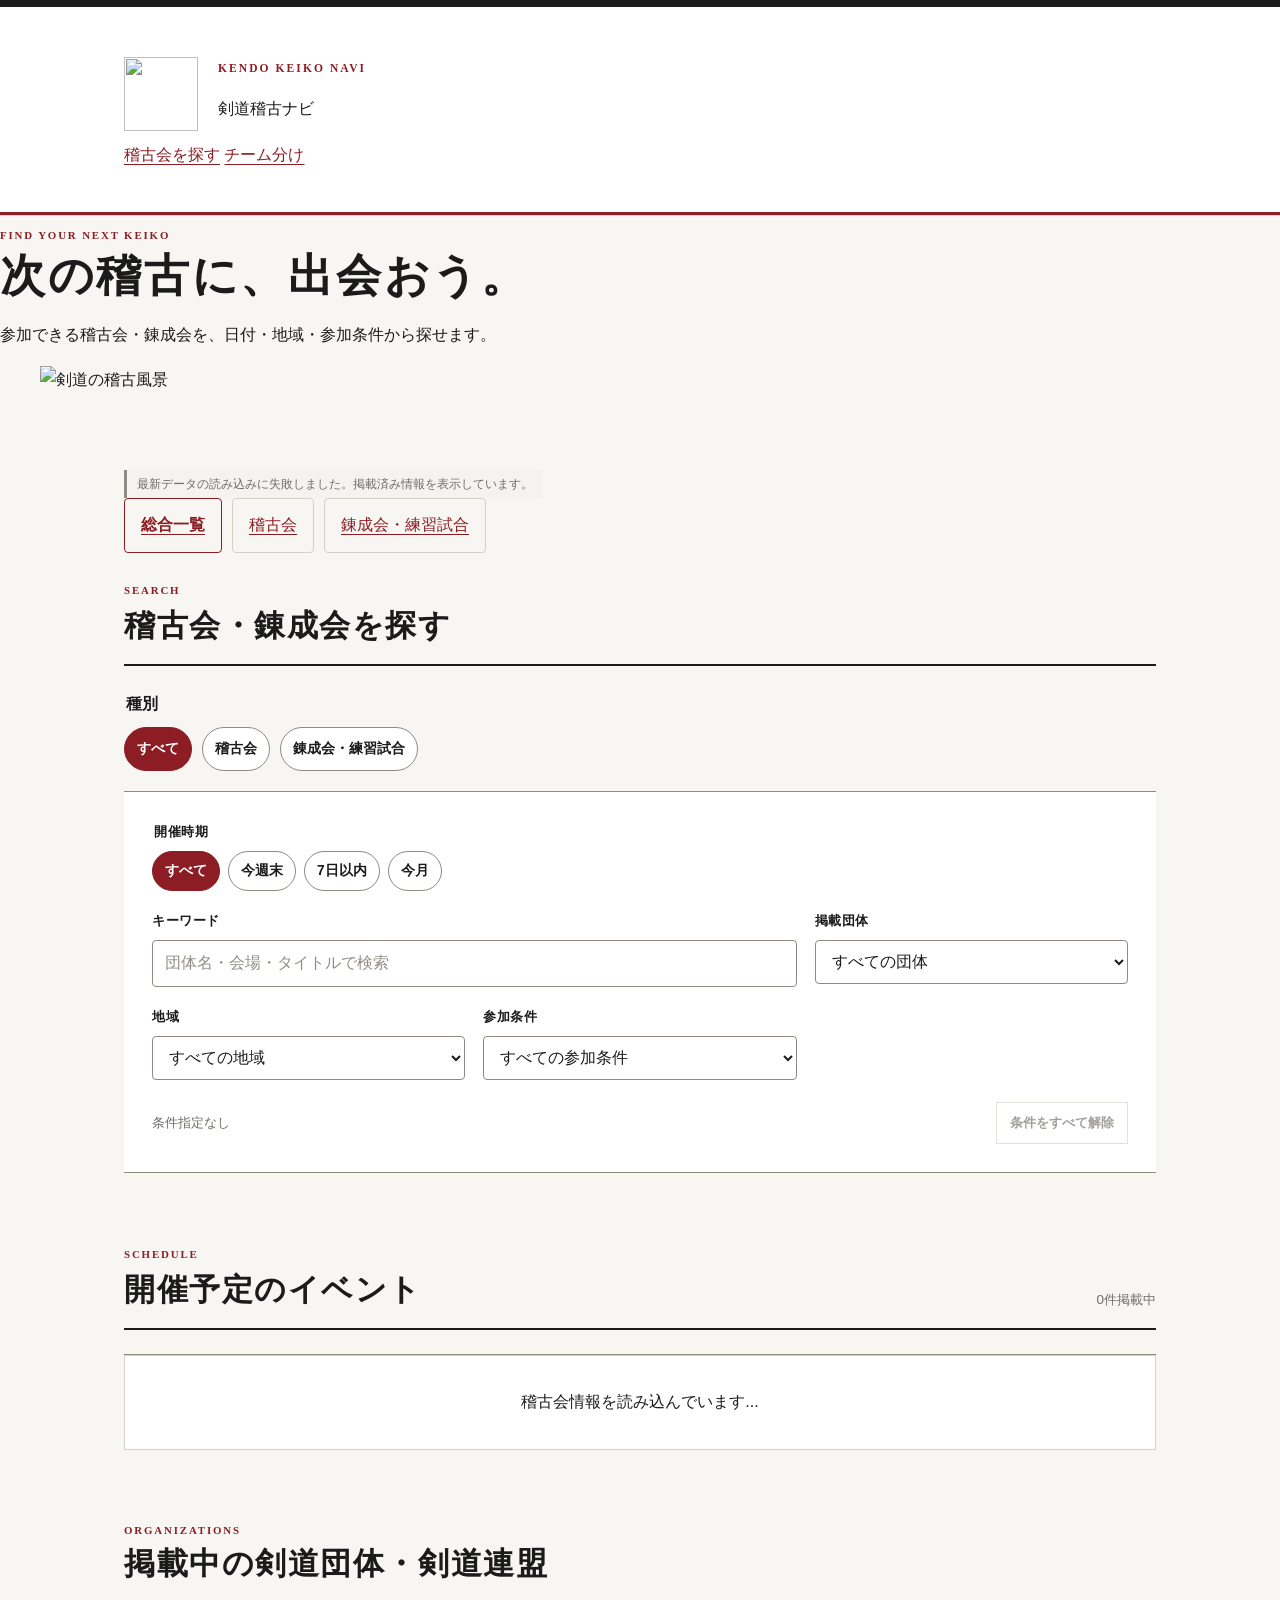
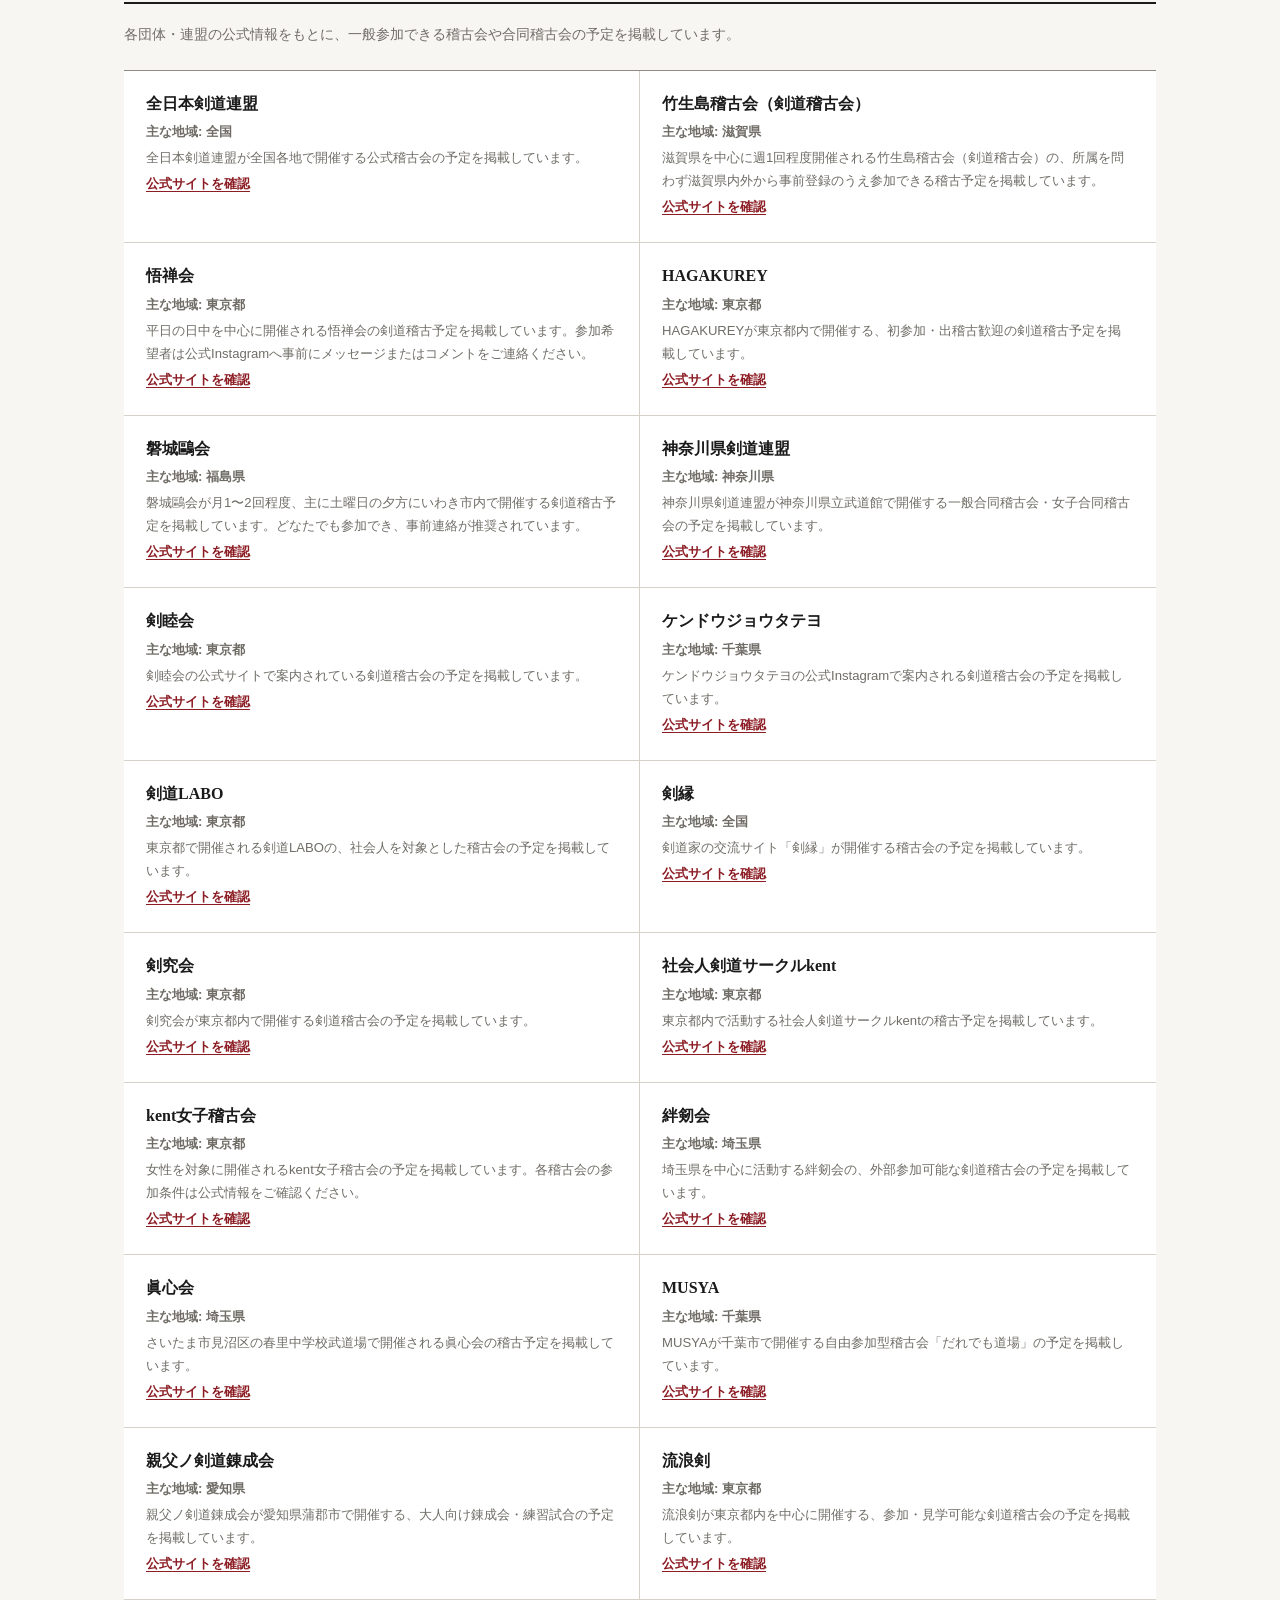
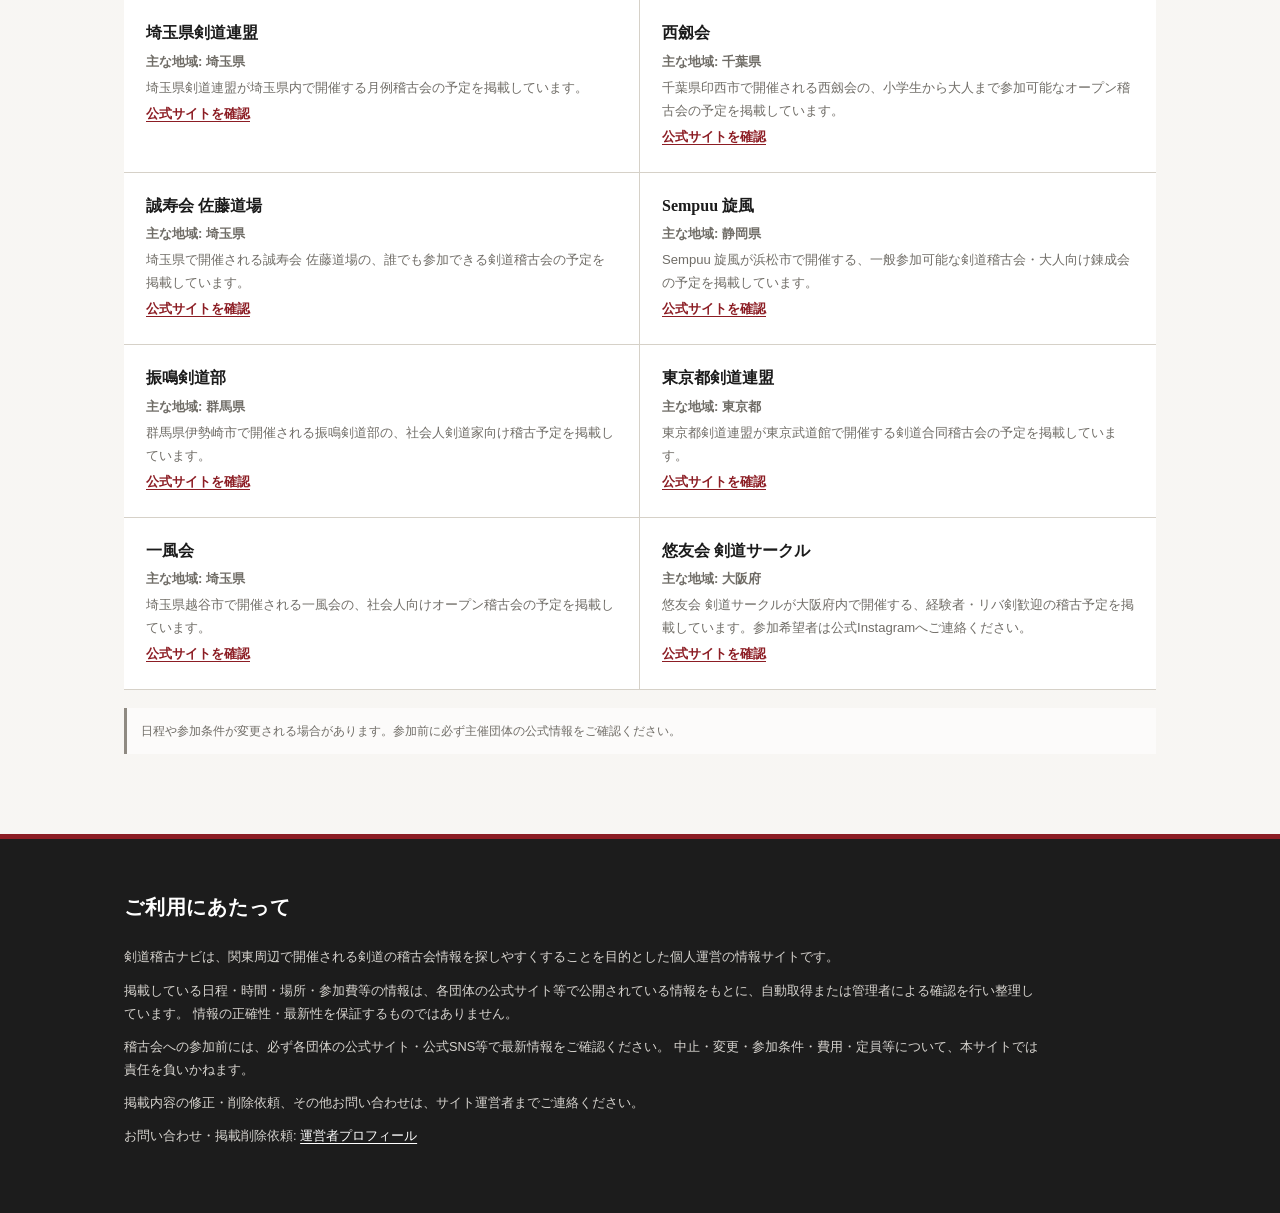
==== public/index.html @ c7a7655c "feat: add Shinmei Kendo Club practice (#185)" ====
<!doctype html>
<html lang="ja">
<head>
  <meta charset="utf-8">
  <meta name="viewport" content="width=device-width, initial-scale=1">
  <!-- PAGE_META_START -->
  <title>剣道稽古ナビ｜稽古会・錬成会・練習試合を地域と日付から検索</title>
  <meta name="description" content="参加できる剣道のオープン稽古会・合同稽古会・連盟稽古会と、大人向け錬成会・練習試合を開催日順に掲載。地域・日付・参加条件から探せます。">
  <link rel="canonical" href="https://kendo-keiko.com/">
  <meta property="og:title" content="剣道稽古ナビ｜稽古会・錬成会・練習試合を地域と日付から検索">
  <meta property="og:description" content="参加できる剣道のオープン稽古会・合同稽古会・連盟稽古会と、大人向け錬成会・練習試合を開催日順に掲載。地域・日付・参加条件から探せます。">
  <meta property="og:url" content="https://kendo-keiko.com/">
  <meta name="twitter:title" content="剣道稽古ナビ｜稽古会・錬成会・練習試合を地域と日付から検索">
  <meta name="twitter:description" content="参加できる剣道のオープン稽古会・合同稽古会・連盟稽古会と、大人向け錬成会・練習試合を開催日順に掲載。地域・日付・参加条件から探せます。">
  <!-- PAGE_META_END -->
  <meta name="theme-color" content="#8c1d24">
  <link rel="icon" href="/favicon.svg" type="image/svg+xml">
  <link rel="icon" href="/favicon.ico" sizes="any">
  <link rel="icon" href="/favicon-32x32.png" type="image/png" sizes="32x32">
  <link rel="apple-touch-icon" href="/apple-touch-icon.png">
  <link rel="manifest" href="/site.webmanifest">
  <meta property="og:type" content="website">
  <meta property="og:site_name" content="剣道稽古ナビ">
  <meta property="og:locale" content="ja_JP">
  <meta property="og:image" content="https://kendo-keiko.com/ogp.png">
  <meta property="og:image:secure_url" content="https://kendo-keiko.com/ogp.png">
  <meta property="og:image:type" content="image/png">
  <meta property="og:image:width" content="1200">
  <meta property="og:image:height" content="630">
  <meta property="og:image:alt" content="剣道稽古ナビ。参加できる稽古会を、日付・地域・参加条件から探す。">
  <meta name="twitter:card" content="summary_large_image">
  <meta name="twitter:image" content="https://kendo-keiko.com/ogp.png">
  <meta name="twitter:image:alt" content="剣道稽古ナビ。参加できる稽古会を、日付・地域・参加条件から探す。">
  <!-- Google tag (gtag.js) -->
  <script async src="https://www.googletagmanager.com/gtag/js?id=G-HY0WCBCXKW"></script>
  <script>
    window.dataLayer = window.dataLayer || [];
    function gtag(){dataLayer.push(arguments);}
    gtag('js', new Date());

    gtag('config', 'G-HY0WCBCXKW');
  </script>
  <script type="application/ld+json">
  {
    "@context": "https://schema.org",
    "@type": "WebSite",
    "name": "剣道稽古ナビ",
    "alternateName": [
      "剣道オープン稽古会一覧",
      "kendo-keiko.com"
    ],
    "url": "https://kendo-keiko.com/"
  }
  </script>
  <style>
    .listing-nav, .kind-buttons { display: flex; flex-wrap: wrap; gap: 10px; }
    .listing-nav { margin: 0 0 28px; }
    .listing-nav a { padding: 12px 16px; border: 1px solid var(--line); border-radius: 4px; }
    .listing-nav a[aria-current="page"] { color: var(--accent); border-color: var(--accent); font-weight: 700; }
    .kind-filter { border: 0; padding: 0; margin: 0 0 20px; min-width: 0; }
    .kind-filter legend { font-weight: 700; margin-bottom: 8px; }
    .kind-buttons button { min-height: 44px; }
    .event-kind { color: var(--accent); font-size: 13px; font-weight: 700; margin-bottom: 8px; }
    :focus-visible { outline: 3px solid var(--accent); outline-offset: 3px; }

    :root {
      --paper: #f3f1ec;
      --surface: #ffffff;
      --ink: #1b1b1b;
      --ink-soft: #42403c;
      --muted: #706d67;
      --line: #d6d1c8;
      --line-strong: #8f8a82;
      --accent: #8c1d24;
      --accent-dark: #64141a;
      --footer: #1c1c1c;
      --content-width: 1080px;
      --serif: "Yu Mincho", "Hiragino Mincho ProN", "Hiragino Mincho Pro", "Noto Serif JP", serif;
      --sans: "Yu Gothic", "Hiragino Kaku Gothic ProN", "Meiryo", sans-serif;
    }

    *,
    *::before,
    *::after {
      box-sizing: border-box;
    }

    html {
      background: var(--paper);
    }

    body {
      margin: 0;
      color: var(--ink);
      background:
        linear-gradient(rgba(255, 255, 255, 0.38), rgba(255, 255, 255, 0.38)),
        var(--paper);
      font-family: var(--sans);
      font-size: 16px;
      line-height: 1.8;
      -webkit-font-smoothing: antialiased;
    }

    a {
      color: var(--accent);
      overflow-wrap: anywhere;
      text-decoration-thickness: 1px;
      text-underline-offset: 0.22em;
    }

    a:hover {
      color: var(--accent-dark);
    }

    a:focus-visible,
    button:focus-visible,
    input:focus-visible,
    select:focus-visible {
      outline: 3px solid rgba(140, 29, 36, 0.24);
      outline-offset: 3px;
    }

    .site-header {
      background: var(--surface);
      border-top: 7px solid var(--ink);
      border-bottom: 1px solid var(--line);
    }

    .site-header::after {
      display: block;
      width: 100%;
      height: 3px;
      background: var(--accent);
      content: "";
    }

    .site-header__inner {
      max-width: var(--content-width);
      margin: 0 auto;
      padding: 50px 24px 42px;
    }

    .brand-lockup {
      display: flex;
      align-items: center;
      gap: 20px;
    }

    .brand-mark {
      width: 74px;
      height: 74px;
      flex: 0 0 auto;
    }

    .brand-copy {
      min-width: 0;
    }

    .site-kicker {
      margin: 0 0 6px;
      color: var(--accent);
      font-family: Georgia, "Times New Roman", serif;
      font-size: 0.72rem;
      font-weight: 700;
      letter-spacing: 0.18em;
    }

    h1,
    h2,
    h3 {
      font-family: var(--serif);
    }

    h1 {
      margin: 0;
      font-size: clamp(1.9rem, 4vw, 2.8rem);
      font-weight: 600;
      line-height: 1.25;
      letter-spacing: 0.06em;
    }

    .site-tagline {
      max-width: 870px;
      margin: 23px 0 5px;
      color: var(--ink);
      font-family: var(--serif);
      font-size: clamp(1.05rem, 2vw, 1.22rem);
      font-weight: 600;
      line-height: 1.75;
      letter-spacing: 0.035em;
    }

    .team-builder-link {
      margin: 0 0 14px;
      font-size: 0.88rem;
    }

    .team-builder-link a {
      display: inline-block;
      padding: 5px 10px;
      border: 1px solid var(--line-strong);
      border-radius: 4px;
    }

    .lead {
      max-width: 870px;
      margin: 8px 0 18px;
      color: var(--ink-soft);
      font-size: 0.98rem;
      line-height: 2;
    }

    .meta {
      display: inline-flex;
      align-items: center;
      min-height: 28px;
      max-width: 100%;
      padding: 2px 10px;
      color: var(--muted);
      background: #f4f3f0;
      border-left: 3px solid var(--line-strong);
      font-size: 0.78rem;
      overflow-wrap: anywhere;
    }

    .site-main {
      max-width: var(--content-width);
      margin: 0 auto;
      padding: 58px 24px 80px;
    }

    .search-section,
    .events-section {
      margin-bottom: 72px;
    }

    .section-heading {
      margin-bottom: 24px;
      padding-bottom: 14px;
      border-bottom: 2px solid var(--ink);
    }

    .section-heading--with-count {
      display: flex;
      align-items: end;
      justify-content: space-between;
      gap: 24px;
    }

    .section-heading__en {
      display: block;
      margin-bottom: 3px;
      color: var(--accent);
      font-family: Georgia, "Times New Roman", serif;
      font-size: 0.68rem;
      font-weight: 700;
      letter-spacing: 0.17em;
    }

    .section-heading h2 {
      margin: 0;
      font-size: clamp(1.4rem, 3vw, 1.95rem);
      font-weight: 600;
      line-height: 1.5;
      letter-spacing: 0.05em;
    }

    .toolbar {
      display: grid;
      grid-template-columns: repeat(3, minmax(0, 1fr));
      gap: 18px;
      padding: 28px;
      background: var(--surface);
      border-top: 1px solid var(--line-strong);
      border-bottom: 1px solid var(--line-strong);
    }

    .form-field--keyword {
      grid-column: span 2;
    }

    .form-field {
      display: block;
      min-width: 0;
    }

    .form-field__label {
      display: block;
      margin-bottom: 8px;
      color: var(--ink);
      font-size: 0.8rem;
      font-weight: 700;
      letter-spacing: 0.04em;
    }

    input,
    select {
      width: 100%;
      min-width: 0;
      min-height: 44px;
      padding: 8px 12px;
      color: var(--ink);
      background: var(--surface);
      border: 1px solid var(--line-strong);
      border-radius: 4px;
      font: inherit;
      font-size: 16px;
    }

    input::placeholder {
      color: #928e87;
    }

    .date-shortcuts {
      grid-column: 1 / -1;
      margin: 0;
      padding: 0;
      border: 0;
    }

    .date-shortcut-list {
      display: flex;
      flex-wrap: wrap;
      gap: 8px;
    }

    .date-shortcut-button {
      min-height: 40px;
      padding: 6px 12px;
      color: var(--ink);
      background: var(--surface);
      border: 1px solid var(--line-strong);
      border-radius: 999px;
      cursor: pointer;
      font: inherit;
      font-size: 0.86rem;
      font-weight: 700;
      line-height: 1.4;
    }

    .date-shortcut-button:hover:not([aria-pressed="true"]) {
      color: var(--accent);
      border-color: var(--accent);
    }

    .date-shortcut-button[aria-pressed="true"] {
      color: #ffffff;
      background: var(--accent);
      border-color: var(--accent);
    }

    .filter-state {
      grid-column: 1 / -1;
      display: flex;
      align-items: center;
      justify-content: space-between;
      gap: 16px;
      min-width: 0;
      padding-top: 4px;
    }

    .filter-summary {
      min-width: 0;
      margin: 0;
      color: var(--muted);
      font-size: 0.82rem;
      overflow-wrap: anywhere;
    }

    .reset-button {
      flex: 0 0 auto;
      min-height: 42px;
      padding: 7px 13px;
      color: var(--accent);
      background: transparent;
      border: 1px solid var(--accent);
      border-radius: 0;
      cursor: pointer;
      font: inherit;
      font-size: 0.84rem;
      font-weight: 700;
    }

    .reset-button:hover:not(:disabled) {
      color: #ffffff;
      background: var(--accent);
    }

    .reset-button:disabled {
      color: var(--muted);
      border-color: var(--line);
      cursor: default;
      opacity: 0.65;
    }

    .empty .reset-button {
      margin-top: 14px;
    }

    .count {
      margin: 0;
      padding-bottom: 2px;
      color: var(--muted);
      font-size: 0.84rem;
      white-space: nowrap;
    }

    .cards {
      display: block;
      border-top: 1px solid var(--line-strong);
    }

    .card {
      position: relative;
      display: grid;
      grid-template-columns: 168px minmax(0, 1fr);
      column-gap: 36px;
      min-width: 0;
      padding: 29px 8px 28px;
      background: transparent;
      border: 0;
      border-bottom: 1px solid var(--line);
      border-radius: 0;
      box-shadow: none;
      transition: background-color 160ms ease;
    }

    .card::before {
      position: absolute;
      top: -1px;
      left: 0;
      width: 0;
      height: 2px;
      background: var(--accent);
      content: "";
      transition: width 180ms ease;
    }

    .card:hover {
      background: rgba(255, 255, 255, 0.62);
    }

    .card:hover::before {
      width: 58px;
    }

    .card .date {
      grid-column: 1;
      grid-row: 1 / span 20;
      align-self: start;
      margin: 0;
      color: var(--ink);
      font-family: var(--serif);
      font-size: 1.12rem;
      font-weight: 600;
      line-height: 1.5;
      letter-spacing: 0.02em;
    }

    .card .org,
    .card .title,
    .card .event-status,
    .card .row {
      grid-column: 2;
      min-width: 0;
    }

    .card .org {
      margin: 0 0 4px;
      color: var(--accent);
      font-size: 0.83rem;
      font-weight: 700;
      letter-spacing: 0.03em;
      overflow-wrap: anywhere;
    }

    .card .title {
      margin: 0 0 14px;
      color: var(--ink);
      font-family: var(--serif);
      font-size: 1.18rem;
      font-weight: 600;
      line-height: 1.6;
      overflow-wrap: anywhere;
    }

    .card .event-status {
      display: flex;
      flex-wrap: wrap;
      align-items: center;
      gap: 7px 10px;
      margin: 0 0 14px;
    }

    .status-badge,
    .status-warning {
      display: inline-flex;
      align-items: center;
      min-height: 26px;
      padding: 3px 9px;
      border: 1px solid var(--line-strong);
      font-size: 0.75rem;
      font-weight: 700;
      line-height: 1.35;
      letter-spacing: 0.02em;
    }

    .status-badge--anyone {
      color: #28563f;
      background: rgba(40, 86, 63, 0.08);
      border-color: rgba(40, 86, 63, 0.42);
    }

    .status-badge--contact_required,
    .status-badge--registration_required {
      color: var(--accent);
      background: rgba(140, 29, 36, 0.07);
      border-color: rgba(140, 29, 36, 0.42);
    }

    .status-badge--invitation_required,
    .status-badge--members_only {
      color: var(--ink);
      background: rgba(31, 30, 28, 0.06);
      border-color: rgba(31, 30, 28, 0.34);
    }

    .status-badge--unknown {
      color: var(--muted);
      background: rgba(108, 104, 98, 0.06);
      border-color: rgba(108, 104, 98, 0.34);
    }

    .verification-status {
      color: var(--muted);
      font-size: 0.76rem;
      line-height: 1.5;
    }

    .status-warning {
      color: var(--accent);
      background: rgba(140, 29, 36, 0.07);
      border-color: rgba(140, 29, 36, 0.48);
    }

    .card .row {
      display: grid;
      grid-template-columns: 78px minmax(0, 1fr);
      gap: 12px;
      margin: 3px 0;
      color: var(--ink-soft);
      overflow-wrap: anywhere;
    }

    .card .label {
      min-width: 0;
      color: var(--muted);
      font-size: 0.76rem;
      font-weight: 700;
      letter-spacing: 0.03em;
    }

    .card .row a {
      position: relative;
      width: fit-content;
      max-width: 100%;
      padding-right: 1.15em;
      font-weight: 700;
      text-decoration: none;
    }

    .card .row a::after {
      position: absolute;
      right: 0;
      content: "›";
    }

    .empty,
    .error {
      padding: 32px 20px;
      background: var(--surface);
      border: 1px solid var(--line);
      border-radius: 0;
      text-align: center;
      overflow-wrap: anywhere;
    }

    .organization-section {
      margin: 0;
      padding-top: 0;
      border-top: 0;
    }

    .organization-section > h2 {
      margin: 0 0 24px;
      padding-bottom: 14px;
      border-bottom: 2px solid var(--ink);
      font-size: clamp(1.4rem, 3vw, 1.95rem);
      font-weight: 600;
      line-height: 1.5;
      letter-spacing: 0.05em;
    }

    .organization-section > h2::before {
      display: block;
      margin-bottom: 3px;
      color: var(--accent);
      font-family: Georgia, "Times New Roman", serif;
      font-size: 0.68rem;
      font-weight: 700;
      letter-spacing: 0.17em;
      content: "ORGANIZATIONS";
    }

    .organization-intro {
      max-width: 800px;
      margin: -6px 0 22px;
      color: var(--muted);
      font-size: 0.9rem;
    }

    .organization-list {
      display: grid;
      grid-template-columns: repeat(2, minmax(0, 1fr));
      margin: 0;
      padding: 0;
      background: var(--surface);
      border-top: 1px solid var(--line-strong);
      list-style: none;
    }

    .organization-item {
      min-width: 0;
      padding: 20px 22px;
      border-bottom: 1px solid var(--line);
    }

    .organization-item:nth-child(odd) {
      border-right: 1px solid var(--line);
    }

    .organization-item h3 {
      margin: 0 0 5px;
      color: var(--ink);
      font-size: 1rem;
      font-weight: 600;
      line-height: 1.6;
      overflow-wrap: anywhere;
    }

    .organization-item p {
      margin: 3px 0;
      color: var(--muted);
      font-size: 0.82rem;
      line-height: 1.75;
      overflow-wrap: anywhere;
    }

    .organization-area {
      color: var(--accent);
      font-size: 0.74rem;
      font-weight: 700;
    }

    .organization-link a {
      font-weight: 700;
    }

    .organization-source-note {
      margin: 18px 0 0;
      padding: 12px 14px;
      color: var(--muted);
      background: rgba(255, 255, 255, 0.62);
      border-left: 3px solid var(--line-strong);
      font-size: 0.78rem;
    }

    .site-footer {
      color: #d7d4cf;
      background: var(--footer);
      border-top: 5px solid var(--accent);
    }

    .notice {
      max-width: var(--content-width);
      margin: 0 auto;
      padding: 50px 24px 56px;
      font-size: 0.8rem;
    }

    .notice h2 {
      margin: 0 0 20px;
      color: #ffffff;
      font-size: 1.25rem;
      font-weight: 600;
      letter-spacing: 0.04em;
    }

    .notice p {
      max-width: 920px;
      margin: 10px 0;
    }

    .notice a {
      color: #ffffff;
    }

    @media (max-width: 900px) {
      .site-header__inner {
        padding-top: 44px;
      }

      .site-main {
        padding-top: 50px;
      }

      .toolbar {
        grid-template-columns: repeat(2, minmax(0, 1fr));
        gap: 18px;
        padding: 24px;
      }

      .form-field--keyword {
        grid-column: 1 / -1;
      }

      .card {
        grid-template-columns: 145px minmax(0, 1fr);
        column-gap: 28px;
      }
    }

    @media (max-width: 720px) {
      .site-header__inner {
        padding: 38px 20px 34px;
      }

      .brand-lockup {
        gap: 16px;
      }

      .brand-mark {
        width: 64px;
        height: 64px;
      }

      .site-tagline {
        margin-top: 20px;
      }

      .lead {
        line-height: 1.9;
      }

      .site-main {
        padding: 44px 20px 60px;
      }

      .search-section,
      .events-section {
        margin-bottom: 56px;
      }

      .toolbar {
        grid-template-columns: repeat(2, minmax(0, 1fr));
        column-gap: 12px;
        row-gap: 14px;
        padding: 22px 18px;
      }

      .form-field--keyword,
      .form-field--organization {
        grid-column: 1 / -1;
      }

      .form-field__label {
        margin-bottom: 6px;
      }

      .date-shortcut-list {
        display: grid;
        grid-template-columns: repeat(2, minmax(0, 1fr));
      }

      .date-shortcut-button {
        width: 100%;
      }

      .filter-state {
        display: grid;
        gap: 12px;
      }

      .reset-button {
        width: 100%;
      }

      .section-heading--with-count {
        display: block;
      }

      .count {
        margin-top: 10px;
      }

      .card {
        display: block;
        padding: 24px 2px;
      }

      .card .date {
        margin-bottom: 9px;
        padding-bottom: 8px;
        border-bottom: 1px solid var(--line);
        font-size: 1.03rem;
      }

      .card .row {
        grid-template-columns: 68px minmax(0, 1fr);
      }

      .organization-list {
        grid-template-columns: 1fr;
      }

      .organization-item:nth-child(odd) {
        border-right: 0;
      }

      .organization-item {
        padding: 18px 14px;
      }

      .notice {
        padding-right: 20px;
        padding-left: 20px;
      }
    }

    @media (max-width: 420px) {
      .toolbar {
        grid-template-columns: 1fr;
      }

      .site-header {
        border-top-width: 5px;
      }

      .site-header__inner {
        padding: 30px 16px 28px;
      }

      .brand-lockup {
        gap: 12px;
      }

      .brand-mark {
        width: 54px;
        height: 54px;
      }

      .site-kicker {
        margin-bottom: 4px;
        font-size: 0.58rem;
        letter-spacing: 0.11em;
      }

      h1 {
        font-size: 1.65rem;
        letter-spacing: 0.035em;
      }

      .site-tagline {
        margin: 18px 0 6px;
        font-size: 1rem;
        line-height: 1.7;
      }

      .lead {
        margin: 6px 0 15px;
        font-size: 0.9rem;
        line-height: 1.85;
      }

      .meta {
        display: flex;
        width: 100%;
        font-size: 0.72rem;
      }

      .site-main {
        padding: 38px 16px 52px;
      }

      .section-heading {
        margin-bottom: 20px;
      }

      .section-heading h2,
      .organization-section > h2 {
        font-size: 1.32rem;
      }

      .toolbar {
        padding: 18px 14px;
      }

      .card {
        padding: 21px 0;
      }

      .card .title {
        font-size: 1.08rem;
      }

      .card .row {
        grid-template-columns: 60px minmax(0, 1fr);
        gap: 8px;
      }

      .organization-item {
        padding: 16px 12px;
      }

      .notice {
        padding: 42px 16px 48px;
      }
    }

    @media (prefers-reduced-motion: reduce) {
      *,
      *::before,
      *::after {
        scroll-behavior: auto !important;
        transition-duration: 0.01ms !important;
      }
    }
  </style>
  <link rel="stylesheet" href="/assets/site.css">
</head>
<body class="site-page site-page--all">
  <!-- LISTING_CONFIG_START -->
  <script type="application/json" id="listing-config">{"category": "all", "categories": {"all": {"label": "すべて", "types": null}, "keiko": {"label": "稽古会", "types": ["open_keiko", "federation_keiko"]}, "renseikai": {"label": "錬成会・練習試合", "types": ["adult_renseikai"]}}, "typeLabels": {"open_keiko": "オープン・合同稽古会", "federation_keiko": "連盟稽古会", "adult_renseikai": "錬成会・練習試合"}, "unknownTypeLabel": "種別未分類"}</script>
  <!-- LISTING_CONFIG_END -->
  <header class="site-header">
    <div class="site-header__inner">
      <div class="brand-lockup">
        <a class="brand-home-link" href="/" aria-label="剣道稽古ナビトップへ">
          <img class="brand-mark" src="/icon-192.png" width="48" height="48" alt="">
        </a>
        <div class="brand-copy">
          <p class="site-kicker">KENDO KEIKO NAVI</p>
          <p class="site-name">剣道稽古ナビ</p>
        </div>
      </div>
      <nav class="site-nav" aria-label="主要メニュー">
        <a href="/keiko/">稽古会を探す</a>
        <a href="/tools/team-builder.html">チーム分け</a>
      </nav>
    </div>
  </header>

  <!-- HOME_HERO_START -->
  <section class="home-hero" aria-labelledby="home-heading">
    <div class="home-hero__copy">
      <div class="home-hero__heading">
        <p class="section-heading__en">FIND YOUR NEXT KEIKO</p>
        <h1 id="home-heading">次の稽古に、出会おう。</h1>
      </div>
      <p class="home-hero__intro">参加できる稽古会・錬成会を、日付・地域・参加条件から探せます。</p>
      <!-- 参加前には必ず主催者の公式情報をご確認ください -->
    </div>
    <figure class="home-hero__photo">
      <img src="/assets/hero-keiko.jpg" width="1363" height="1154" alt="剣道の稽古風景">
    </figure>
  </section>
  <!-- HOME_HERO_END -->

  <main class="site-main">
    <!-- CATEGORY_INTRO_START --><!-- CATEGORY_INTRO_END -->
    <div class="page-meta">
      <!-- EVENT_META_START -->
      <div class="meta" id="meta">稽古会情報を読み込んでいます...</div>
      <!-- EVENT_META_END -->
    </div>
    <!-- LISTING_NAV_START -->
    <nav class="listing-nav" aria-label="イベント一覧">
      <a href="/" aria-current="page">総合一覧</a>
      <a href="/keiko/">稽古会</a>
      <a href="/renseikai/">錬成会・練習試合</a>
    </nav>
    <!-- LISTING_NAV_END -->
    <section class="search-section" aria-labelledby="search-heading">
      <div class="section-heading">
        <span class="section-heading__en">SEARCH</span>
        <h2 id="search-heading">稽古会・錬成会を探す</h2>
      </div>

      <!-- KIND_FILTER_START -->
      <fieldset class="kind-filter"><legend>種別</legend>
        <div class="kind-buttons">
          <button type="button" class="date-shortcut-button" data-category="all" aria-pressed="true">すべて</button>
          <button type="button" class="date-shortcut-button" data-category="keiko" aria-pressed="false">稽古会</button>
          <button type="button" class="date-shortcut-button" data-category="renseikai" aria-pressed="false">錬成会・練習試合</button>
        </div>
      </fieldset>
      <!-- KIND_FILTER_END -->
      <div class="toolbar">
        <fieldset class="form-field date-shortcuts">
          <legend class="form-field__label">開催時期</legend>
          <div class="date-shortcut-list">
            <button class="date-shortcut-button" type="button" data-date-shortcut="" aria-pressed="true">すべて</button>
            <button class="date-shortcut-button" type="button" data-date-shortcut="weekend" aria-pressed="false">今週末</button>
            <button class="date-shortcut-button" type="button" data-date-shortcut="7days" aria-pressed="false">7日以内</button>
            <button class="date-shortcut-button" type="button" data-date-shortcut="month" aria-pressed="false">今月</button>
          </div>
        </fieldset>

        <label class="form-field form-field--keyword">
          <span class="form-field__label">キーワード</span>
          <input id="keyword" type="search" placeholder="団体名・会場・タイトルで検索">
        </label>

        <label class="form-field form-field--organization">
          <span class="form-field__label">掲載団体</span>
          <select id="organization">
            <option value="">すべての団体</option>
          </select>
        </label>

        <label class="form-field">
          <span class="form-field__label">地域</span>
          <select id="area">
            <option value="">すべての地域</option>
          </select>
        </label>

        <label class="form-field">
          <span class="form-field__label">参加条件</span>
          <select id="participation">
            <option value="">すべての参加条件</option>
            <option value="anyone">一般参加可</option>
            <option value="contact_required">事前連絡</option>
            <option value="registration_required">申込必須</option>
            <option value="invitation_required">招待制</option>
            <option value="members_only">会員限定</option>
            <option value="unknown">公式情報を確認</option>
          </select>
        </label>

        <div class="filter-state">
          <p class="filter-summary" id="filter-summary" aria-live="polite">条件指定なし</p>
          <button class="reset-button" id="clear-filters" type="button" disabled>条件をすべて解除</button>
        </div>
      </div>
    </section>

    <section class="events-section" aria-labelledby="events-heading">
      <div class="section-heading section-heading--with-count">
        <div>
          <span class="section-heading__en">SCHEDULE</span>
          <h2 id="events-heading">開催予定のイベント</h2>
        </div>
        <!-- EVENT_COUNT_START -->
        <div class="count" id="count">0件掲載中</div>
        <!-- EVENT_COUNT_END -->
      </div>

      <div class="cards" id="cards">
        <!-- EVENT_CARDS_START -->
        <div class="empty">稽古会情報を読み込んでいます...</div>
        <!-- EVENT_CARDS_END -->
      </div>
    </section>

    <!-- ORGANIZATION_SECTION_START -->
    <section class="organization-section" id="listed-organizations" aria-labelledby="listed-organizations-heading">
      <h2 id="listed-organizations-heading">掲載中の剣道団体・剣道連盟</h2>
      <p class="organization-intro">
        各団体・連盟の公式情報をもとに、一般参加できる稽古会や合同稽古会の予定を掲載しています。
      </p>
      <ul class="organization-list">
        <li class="organization-item">
          <h3>全日本剣道連盟</h3>
          <p class="organization-area">主な地域: 全国</p>
          <p>全日本剣道連盟が全国各地で開催する公式稽古会の予定を掲載しています。</p>
          <p class="organization-link"><a href="https://www.kendo.or.jp/event_cat/keiko-kai/" target="_blank" rel="noopener noreferrer">公式サイトを確認</a></p>
        </li>
        <li class="organization-item">
          <h3>竹生島稽古会（剣道稽古会）</h3>
          <p class="organization-area">主な地域: 滋賀県</p>
          <p>滋賀県を中心に週1回程度開催される竹生島稽古会（剣道稽古会）の、所属を問わず滋賀県内外から事前登録のうえ参加できる稽古予定を掲載しています。</p>
          <p class="organization-link"><a href="https://www.instagram.com/cikubujimakeicokai/" target="_blank" rel="noopener noreferrer">公式サイトを確認</a></p>
        </li>
        <li class="organization-item">
          <h3>悟禅会</h3>
          <p class="organization-area">主な地域: 東京都</p>
          <p>平日の日中を中心に開催される悟禅会の剣道稽古予定を掲載しています。参加希望者は公式Instagramへ事前にメッセージまたはコメントをご連絡ください。</p>
          <p class="organization-link"><a href="https://www.instagram.com/gozen_kendo/" target="_blank" rel="noopener noreferrer">公式サイトを確認</a></p>
        </li>
        <li class="organization-item">
          <h3>HAGAKUREY</h3>
          <p class="organization-area">主な地域: 東京都</p>
          <p>HAGAKUREYが東京都内で開催する、初参加・出稽古歓迎の剣道稽古予定を掲載しています。</p>
          <p class="organization-link"><a href="https://www.instagram.com/hagakurey2018/" target="_blank" rel="noopener noreferrer">公式サイトを確認</a></p>
        </li>
        <li class="organization-item">
          <h3>磐城鷗会</h3>
          <p class="organization-area">主な地域: 福島県</p>
          <p>磐城鷗会が月1〜2回程度、主に土曜日の夕方にいわき市内で開催する剣道稽古予定を掲載しています。どなたでも参加でき、事前連絡が推奨されています。</p>
          <p class="organization-link"><a href="https://www.instagram.com/kendo_kamomekai/" target="_blank" rel="noopener noreferrer">公式サイトを確認</a></p>
        </li>
        <li class="organization-item">
          <h3>神奈川県剣道連盟</h3>
          <p class="organization-area">主な地域: 神奈川県</p>
          <p>神奈川県剣道連盟が神奈川県立武道館で開催する一般合同稽古会・女子合同稽古会の予定を掲載しています。</p>
          <p class="organization-link"><a href="https://kanagawa-kenren.com/taikai_cal/calender" target="_blank" rel="noopener noreferrer">公式サイトを確認</a></p>
        </li>
        <li class="organization-item">
          <h3>剣睦会</h3>
          <p class="organization-area">主な地域: 東京都</p>
          <p>剣睦会の公式サイトで案内されている剣道稽古会の予定を掲載しています。</p>
          <p class="organization-link"><a href="https://kenbokukai.com/" target="_blank" rel="noopener noreferrer">公式サイトを確認</a></p>
        </li>
        <li class="organization-item">
          <h3>ケンドウジョウタテヨ</h3>
          <p class="organization-area">主な地域: 千葉県</p>
          <p>ケンドウジョウタテヨの公式Instagramで案内される剣道稽古会の予定を掲載しています。</p>
          <p class="organization-link"><a href="https://www.instagram.com/kendo_jo_tateyo/" target="_blank" rel="noopener noreferrer">公式サイトを確認</a></p>
        </li>
        <li class="organization-item">
          <h3>剣道LABO</h3>
          <p class="organization-area">主な地域: 東京都</p>
          <p>東京都で開催される剣道LABOの、社会人を対象とした稽古会の予定を掲載しています。</p>
          <p class="organization-link"><a href="https://www.instagram.com/kendo_labo/" target="_blank" rel="noopener noreferrer">公式サイトを確認</a></p>
        </li>
        <li class="organization-item">
          <h3>剣縁</h3>
          <p class="organization-area">主な地域: 全国</p>
          <p>剣道家の交流サイト「剣縁」が開催する稽古会の予定を掲載しています。</p>
          <p class="organization-link"><a href="https://kenen.jp/" target="_blank" rel="noopener noreferrer">公式サイトを確認</a></p>
        </li>
        <li class="organization-item">
          <h3>剣究会</h3>
          <p class="organization-area">主な地域: 東京都</p>
          <p>剣究会が東京都内で開催する剣道稽古会の予定を掲載しています。</p>
          <p class="organization-link"><a href="https://kenkyukai-kendo.com/" target="_blank" rel="noopener noreferrer">公式サイトを確認</a></p>
        </li>
        <li class="organization-item">
          <h3>社会人剣道サークルkent</h3>
          <p class="organization-area">主な地域: 東京都</p>
          <p>東京都内で活動する社会人剣道サークルkentの稽古予定を掲載しています。</p>
          <p class="organization-link"><a href="https://kendonetwork.com/" target="_blank" rel="noopener noreferrer">公式サイトを確認</a></p>
        </li>
        <li class="organization-item">
          <h3>kent女子稽古会</h3>
          <p class="organization-area">主な地域: 東京都</p>
          <p>女性を対象に開催されるkent女子稽古会の予定を掲載しています。各稽古会の参加条件は公式情報をご確認ください。</p>
          <p class="organization-link"><a href="https://www.instagram.com/kent_ladies/" target="_blank" rel="noopener noreferrer">公式サイトを確認</a></p>
        </li>
        <li class="organization-item">
          <h3>絆剱会</h3>
          <p class="organization-area">主な地域: 埼玉県</p>
          <p>埼玉県を中心に活動する絆剱会の、外部参加可能な剣道稽古会の予定を掲載しています。</p>
          <p class="organization-link"><a href="https://www.instagram.com/kizunakai.kendo/" target="_blank" rel="noopener noreferrer">公式サイトを確認</a></p>
        </li>
        <li class="organization-item">
          <h3>眞心会</h3>
          <p class="organization-area">主な地域: 埼玉県</p>
          <p>さいたま市見沼区の春里中学校武道場で開催される眞心会の稽古予定を掲載しています。</p>
          <p class="organization-link"><a href="https://magokorokai.crayonsite.com/" target="_blank" rel="noopener noreferrer">公式サイトを確認</a></p>
        </li>
        <li class="organization-item">
          <h3>MUSYA</h3>
          <p class="organization-area">主な地域: 千葉県</p>
          <p>MUSYAが千葉市で開催する自由参加型稽古会「だれでも道場」の予定を掲載しています。</p>
          <p class="organization-link"><a href="https://www.instagram.com/musya_kendo/" target="_blank" rel="noopener noreferrer">公式サイトを確認</a></p>
        </li>
        <li class="organization-item">
          <h3>親父ノ剣道錬成会</h3>
          <p class="organization-area">主な地域: 愛知県</p>
          <p>親父ノ剣道錬成会が愛知県蒲郡市で開催する、大人向け錬成会・練習試合の予定を掲載しています。</p>
          <p class="organization-link"><a href="https://www.instagram.com/oyaji_no_kendo_renseikai/" target="_blank" rel="noopener noreferrer">公式サイトを確認</a></p>
        </li>
        <li class="organization-item">
          <h3>流浪剣</h3>
          <p class="organization-area">主な地域: 東京都</p>
          <p>流浪剣が東京都内を中心に開催する、参加・見学可能な剣道稽古会の予定を掲載しています。</p>
          <p class="organization-link"><a href="https://www.instagram.com/ruroken_/" target="_blank" rel="noopener noreferrer">公式サイトを確認</a></p>
        </li>
        <li class="organization-item">
          <h3>埼玉県剣道連盟</h3>
          <p class="organization-area">主な地域: 埼玉県</p>
          <p>埼玉県剣道連盟が埼玉県内で開催する月例稽古会の予定を掲載しています。</p>
          <p class="organization-link"><a href="https://www.saitama-kendo.or.jp/plugin/calendars/index/11/229" target="_blank" rel="noopener noreferrer">公式サイトを確認</a></p>
        </li>
        <li class="organization-item">
          <h3>西劔会</h3>
          <p class="organization-area">主な地域: 千葉県</p>
          <p>千葉県印西市で開催される西劔会の、小学生から大人まで参加可能なオープン稽古会の予定を掲載しています。</p>
          <p class="organization-link"><a href="https://www.instagram.com/seikenkai_chiba_inzai/" target="_blank" rel="noopener noreferrer">公式サイトを確認</a></p>
        </li>
        <li class="organization-item">
          <h3>誠寿会 佐藤道場</h3>
          <p class="organization-area">主な地域: 埼玉県</p>
          <p>埼玉県で開催される誠寿会 佐藤道場の、誰でも参加できる剣道稽古会の予定を掲載しています。</p>
          <p class="organization-link"><a href="https://www.instagram.com/seijukai.2024/" target="_blank" rel="noopener noreferrer">公式サイトを確認</a></p>
        </li>
        <li class="organization-item">
          <h3>Sempuu 旋風</h3>
          <p class="organization-area">主な地域: 静岡県</p>
          <p>Sempuu 旋風が浜松市で開催する、一般参加可能な剣道稽古会・大人向け錬成会の予定を掲載しています。</p>
          <p class="organization-link"><a href="https://www.sempuu.net/" target="_blank" rel="noopener noreferrer">公式サイトを確認</a></p>
        </li>
        <li class="organization-item">
          <h3>振鳴剣道部</h3>
          <p class="organization-area">主な地域: 群馬県</p>
          <p>群馬県伊勢崎市で開催される振鳴剣道部の、社会人剣道家向け稽古予定を掲載しています。</p>
          <p class="organization-link"><a href="https://www.instagram.com/shinmei_kendoteam/" target="_blank" rel="noopener noreferrer">公式サイトを確認</a></p>
        </li>
        <li class="organization-item">
          <h3>東京都剣道連盟</h3>
          <p class="organization-area">主な地域: 東京都</p>
          <p>東京都剣道連盟が東京武道館で開催する剣道合同稽古会の予定を掲載しています。</p>
          <p class="organization-link"><a href="https://www.tokyo-kendo.or.jp/keiko/keikokai-index.html" target="_blank" rel="noopener noreferrer">公式サイトを確認</a></p>
        </li>
        <li class="organization-item">
          <h3>一風会</h3>
          <p class="organization-area">主な地域: 埼玉県</p>
          <p>埼玉県越谷市で開催される一風会の、社会人向けオープン稽古会の予定を掲載しています。</p>
          <p class="organization-link"><a href="https://www.instagram.com/waguri_kendo/" target="_blank" rel="noopener noreferrer">公式サイトを確認</a></p>
        </li>
        <li class="organization-item">
          <h3>悠友会 剣道サークル</h3>
          <p class="organization-area">主な地域: 大阪府</p>
          <p>悠友会 剣道サークルが大阪府内で開催する、経験者・リバ剣歓迎の稽古予定を掲載しています。参加希望者は公式Instagramへご連絡ください。</p>
          <p class="organization-link"><a href="https://www.instagram.com/yuyukai_kendo/" target="_blank" rel="noopener noreferrer">公式サイトを確認</a></p>
        </li>
      </ul>
      <p class="organization-source-note">
        日程や参加条件が変更される場合があります。参加前に必ず主催団体の公式情報をご確認ください。
      </p>
    </section>
    <!-- ORGANIZATION_SECTION_END -->
  </main>

  <footer class="site-footer">
    <section class="notice">
      <h2>ご利用にあたって</h2>
      <p>
        剣道稽古ナビは、関東周辺で開催される剣道の稽古会情報を探しやすくすることを目的とした個人運営の情報サイトです。
      </p>
      <p>
        掲載している日程・時間・場所・参加費等の情報は、各団体の公式サイト等で公開されている情報をもとに、自動取得または管理者による確認を行い整理しています。
        情報の正確性・最新性を保証するものではありません。
      </p>
      <p>
        稽古会への参加前には、必ず各団体の公式サイト・公式SNS等で最新情報をご確認ください。
        中止・変更・参加条件・費用・定員等について、本サイトでは責任を負いかねます。
      </p>
      <p>
        掲載内容の修正・削除依頼、その他お問い合わせは、サイト運営者までご連絡ください。
      </p>
      <p>
        お問い合わせ・掲載削除依頼:
        <a href="https://www.royozaki.net/" target="_blank" rel="noopener noreferrer">運営者プロフィール</a>
      </p>
    </section>
  </footer>

  <script>
    const listingConfig = JSON.parse(document.getElementById("listing-config").textContent);
    let activeCategory = "all";
    function matchesCategory(event, category) {
      const types = listingConfig.categories[category].types;
      return types === null || types.includes(event.event_type);
    }
    function eventTypeLabel(event) {
      return typeof event.event_type === "string" && Object.hasOwn(listingConfig.typeLabels, event.event_type)
        ? listingConfig.typeLabels[event.event_type] : listingConfig.unknownTypeLabel;
    }
    function setCategory(category) {
      activeCategory = category;
      document.querySelectorAll("[data-category]").forEach(button => {
        button.setAttribute("aria-pressed", String(button.dataset.category === category));
      });
    }
    const PARTICIPATION_LABELS = Object.freeze({
      anyone: "一般参加可",
      contact_required: "事前連絡",
      registration_required: "申込必須",
      invitation_required: "招待制",
      members_only: "会員限定",
      unknown: "公式情報を確認",
    });

    const DATE_FILTER_LABELS = Object.freeze({
      weekend: "今週末",
      "7days": "7日以内",
      month: "今月",
    });

    let allEvents = [];
    let generatedDate = "";
    let activeDateShortcut = "";

    function escapeHtml(value) {
      if (value === null || value === undefined) return "";
      return String(value)
        .replaceAll("&", "&amp;")
        .replaceAll("<", "&lt;")
        .replaceAll(">", "&gt;")
        .replaceAll('"', "&quot;")
        .replaceAll("'", "&#039;");
    }

    function formatDate(event) {
      const weekday = event.weekday ? `(${event.weekday})` : "";
      return `${event.event_date || ""}${weekday}`;
    }

    function formatTime(event) {
      if (event.start_time && event.end_time) {
        return `${event.start_time} - ${event.end_time}`;
      }
      if (event.start_time) return event.start_time;
      return "時間未定";
    }

    function isoDate(value) {
      const text = value === null || value === undefined
        ? ""
        : String(value).trim();
      const match = /^(\d{4})-(\d{2})-(\d{2})/.exec(text);
      if (!match) return "";

      const [, year, month, day] = match;
      const parsed = new Date(`${year}-${month}-${day}T00:00:00Z`);
      if (
        parsed.getUTCFullYear() !== Number(year)
        || parsed.getUTCMonth() + 1 !== Number(month)
        || parsed.getUTCDate() !== Number(day)
      ) {
        return "";
      }
      return `${year}-${month}-${day}`;
    }

    function participationTypeForDisplay(event) {
      const participationType = Object.prototype.hasOwnProperty.call(
        PARTICIPATION_LABELS,
        event.participation_type
      )
        ? event.participation_type
        : "unknown";

      if (
        event.application_required === false
        && participationType === "registration_required"
      ) {
        return "unknown";
      }
      return participationType;
    }

    function eventStatusHtml(event) {
      const participationType = participationTypeForDisplay(event);
      const participationLabel = PARTICIPATION_LABELS[participationType];
      const applicationBadge = (
        event.application_required === true
        && participationType !== "registration_required"
      )
        ? '<span class="status-badge status-badge--registration_required">申込必須</span>'
        : "";

      const verifiedDate = isoDate(event.verified_at);
      let verificationText;
      if (verifiedDate) {
        verificationText = `最終確認: ${verifiedDate}`;
      } else if ((event.update_mode || "automatic") === "automatic") {
        verificationText = "自動取得（未確認）";
      } else {
        verificationText = "最終確認日なし";
      }

      const reviewDueAt = isoDate(event.review_due_at);
      const warning = (
        reviewDueAt
        && generatedDate
        && reviewDueAt < generatedDate
      )
        ? '<span class="status-warning">確認期限超過</span>'
        : "";

      return `
        <div class="event-status" aria-label="参加条件と情報確認状況">
          <span class="status-badge status-badge--${participationType}">
            ${escapeHtml(participationLabel)}
          </span>
          ${applicationBadge}
          <span class="verification-status">${escapeHtml(verificationText)}</span>
          ${warning}
        </div>
      `;
    }

    function appendSelectOptions(selectId, values) {
      const select = document.getElementById(selectId);
      select.length = 1;
      for (const value of values) {
        const option = document.createElement("option");
        option.value = value;
        option.textContent = value;
        select.appendChild(option);
      }
    }

    function renderFilterOptions(events) {
      const organizations = [...new Set(
        events.map(event => event.organization_name).filter(Boolean)
      )].sort();
      const areas = [...new Set(
        events.map(event => event.area).filter(Boolean)
      )].sort();

      appendSelectOptions("organization", organizations);
      appendSelectOptions("area", areas);
      const participationTypes = new Set(events.flatMap(event => [...participationTypesForFilter(event)]));
      const select = document.getElementById("participation");
      select.length = 1;
      for (const [value, label] of Object.entries(PARTICIPATION_LABELS)) {
        if (participationTypes.has(value)) select.add(new Option(label, value));
      }
    }

    function matchesKeyword(event, keyword) {
      if (!keyword) return true;

      const target = [
        event.organization_name,
        event.title,
        event.venue,
        event.area,
        event.access,
        event.fee,
        event.raw_note
      ].filter(Boolean).join(" ").toLowerCase();

      return target.includes(keyword.toLowerCase());
    }

    function currentJapanIsoDate() {
      const parts = new Intl.DateTimeFormat("en-US", {
        timeZone: "Asia/Tokyo",
        year: "numeric",
        month: "2-digit",
        day: "2-digit",
      }).formatToParts(new Date());
      const values = Object.fromEntries(
        parts.map(part => [part.type, part.value])
      );
      return `${values.year}-${values.month}-${values.day}`;
    }

    function shiftIsoDate(value, days) {
      const date = new Date(`${value}T00:00:00Z`);
      date.setUTCDate(date.getUTCDate() + days);
      return date.toISOString().slice(0, 10);
    }

    function dateRangeForShortcut(shortcut) {
      if (!shortcut) return null;

      const today = currentJapanIsoDate();
      const current = new Date(`${today}T00:00:00Z`);

      if (shortcut === "7days") {
        return [today, shiftIsoDate(today, 6)];
      }

      if (shortcut === "month") {
        const year = current.getUTCFullYear();
        const month = current.getUTCMonth();
        const start = new Date(Date.UTC(year, month, 1))
          .toISOString().slice(0, 10);
        const end = new Date(Date.UTC(year, month + 1, 0))
          .toISOString().slice(0, 10);
        return [start, end];
      }

      if (shortcut === "weekend") {
        const weekday = current.getUTCDay();
        if (weekday === 0) return [today, today];

        const daysUntilSaturday = (6 - weekday + 7) % 7;
        const saturday = shiftIsoDate(today, daysUntilSaturday);
        return [saturday, shiftIsoDate(saturday, 1)];
      }

      return null;
    }

    function matchesDateRange(event, dateRange) {
      if (!dateRange) return true;
      const eventDate = isoDate(event.event_date);
      if (!eventDate) return false;
      return eventDate >= dateRange[0] && eventDate <= dateRange[1];
    }

    function participationTypesForFilter(event) {
      const types = new Set([participationTypeForDisplay(event)]);
      if (event.application_required === true) {
        types.add("registration_required");
      }
      return types;
    }

    function activeFilterLabels({ keyword, org, area, participation, dateShortcut }) {
      const labels = [];
      if (activeCategory !== "all") labels.push(listingConfig.categories[activeCategory].label);
      if (dateShortcut) labels.push(DATE_FILTER_LABELS[dateShortcut]);
      if (area) labels.push(area);
      if (participation) labels.push(PARTICIPATION_LABELS[participation]);
      if (org) labels.push(org);
      if (keyword) labels.push(`キーワード「${keyword}」`);
      return labels;
    }

    function setDateShortcut(shortcut) {
      activeDateShortcut = shortcut;
      document.querySelectorAll("[data-date-shortcut]").forEach(button => {
        const selected = button.dataset.dateShortcut === shortcut;
        button.setAttribute("aria-pressed", String(selected));
      });
    }

    function resetFilters({ focusKeyword = false } = {}) {
      document.getElementById("keyword").value = "";
      document.getElementById("organization").value = "";
      document.getElementById("area").value = "";
      document.getElementById("participation").value = "";
      setDateShortcut("");
      setCategory("all");
      render();
      if (focusKeyword) document.getElementById("keyword").focus();
    }

    function render() {
      const keyword = document.getElementById("keyword").value.trim();
      const org = document.getElementById("organization").value;
      const area = document.getElementById("area").value;
      const participation = document.getElementById("participation").value;
      const dateShortcut = activeDateShortcut;
      const dateRange = dateRangeForShortcut(dateShortcut);

      const events = allEvents.filter(event => {
        if (!matchesCategory(event, activeCategory)) return false;
        if (org && event.organization_name !== org) return false;
        if (area && event.area !== area) return false;
        if (
          participation
          && !participationTypesForFilter(event).has(participation)
        ) return false;
        if (!matchesDateRange(event, dateRange)) return false;
        if (!matchesKeyword(event, keyword)) return false;
        return true;
      });

      const filterLabels = activeFilterLabels({
        keyword,
        org,
        area,
        participation,
        dateShortcut,
      });
      const hasFilters = filterLabels.length > 0;

      document.getElementById("count").textContent = `${events.length}件表示中`;
      document.getElementById("filter-summary").textContent = hasFilters
        ? `選択中: ${filterLabels.join(" / ")} / ${events.length}件`
        : `条件指定なし / ${events.length}件`;
      document.getElementById("clear-filters").disabled = !hasFilters;

      const cards = document.getElementById("cards");
      cards.innerHTML = "";

      if (events.length === 0) {
        cards.innerHTML = `
          <div class="empty">
            <div>条件に合うイベントはありません。</div>
            <button class="reset-button" type="button" data-reset-filters>条件をすべて解除</button>
          </div>
        `;
        cards.querySelector("[data-reset-filters]").addEventListener(
          "click",
          () => resetFilters({ focusKeyword: true })
        );
        return;
      }

      for (const event of events) {
        const card = document.createElement("article");
        card.className = "card";
        card.dataset.eventId = event.event_id || "";

        const sourceUrl = event.source_url ? `
          <div class="row">
            <span class="label">公式</span>
            <a href="${escapeHtml(event.source_url)}" target="_blank" rel="noopener noreferrer">公式情報を確認</a>
          </div>
        ` : "";

        const fee = event.fee ? `
          <div class="row"><span class="label">参加費</span>${escapeHtml(event.fee)}</div>
        ` : "";

        const access = event.access ? `
          <div class="row"><span class="label">アクセス</span>${escapeHtml(event.access)}</div>
        ` : "";

        const title = event.title ? `
          <div class="title">${escapeHtml(event.title)}</div>
        ` : "";

        card.innerHTML = `
          <div class="event-kind">${escapeHtml(eventTypeLabel(event))}</div>
          <div class="date">${escapeHtml(formatDate(event))}</div>
          <div class="org">${escapeHtml(event.organization_name || "")}</div>
          ${title}
          ${eventStatusHtml(event)}
          <div class="row"><span class="label">時間</span>${escapeHtml(formatTime(event))}</div>
          <div class="row"><span class="label">会場</span>${escapeHtml(event.venue || "未取得")}</div>
          <div class="row"><span class="label">エリア</span>${escapeHtml(event.area || "未設定")}</div>
          ${access}
          ${fee}
          ${sourceUrl}
        `;

        cards.appendChild(card);
      }
    }

    async function main() {
      try {
        const response = await fetch("/events.json", { cache: "no-store" });
        if (!response.ok) {
          throw new Error(`events.json の取得に失敗しました: ${response.status}`);
        }

        const payload = await response.json();
        if (!Array.isArray(payload.events) || payload.events.some(event => !event || typeof event !== "object" || Array.isArray(event))) {
          throw new Error("イベントデータの形式が不正です");
        }
        allEvents = payload.events.filter(event => matchesCategory(event, listingConfig.category));
        const sortKeys = ["event_date", "start_time", "organization_id", "event_id"];
        allEvents.sort((a, b) => {
          for (const key of sortKeys) {
            const left = String(a[key] || "").trim(), right = String(b[key] || "").trim();
            if (left !== right) return left < right ? -1 : 1;
          }
          return 0;
        });
        generatedDate = isoDate(payload.generated_at);

        document.getElementById("meta").textContent =
          `生成日時: ${payload.generated_at || "-"} / 件数: ${allEvents.length}`;

        document.querySelectorAll("[data-category]").forEach(button => {
          button.addEventListener("click", () => { setCategory(button.dataset.category); render(); });
        });
        renderFilterOptions(allEvents);
        render();

        document.getElementById("keyword").addEventListener("input", render);
        document.getElementById("organization").addEventListener("change", render);
        document.getElementById("area").addEventListener("change", render);
        document.getElementById("participation").addEventListener("change", render);
        document.querySelectorAll("[data-date-shortcut]").forEach(button => {
          button.addEventListener("click", () => {
            setDateShortcut(button.dataset.dateShortcut || "");
            render();
          });
        });
        document.getElementById("clear-filters").addEventListener(
          "click",
          () => resetFilters()
        );
      } catch (error) {
        document.getElementById("meta").textContent =
          "最新データの読み込みに失敗しました。掲載済み情報を表示しています。";

        const cards = document.getElementById("cards");
        if (!cards.querySelector(".card, .empty")) {
          cards.innerHTML =
            `<div class="error">${escapeHtml(error.message)}</div>`;
        }
      }
    }

    main();
  </script>
</body>
</html>
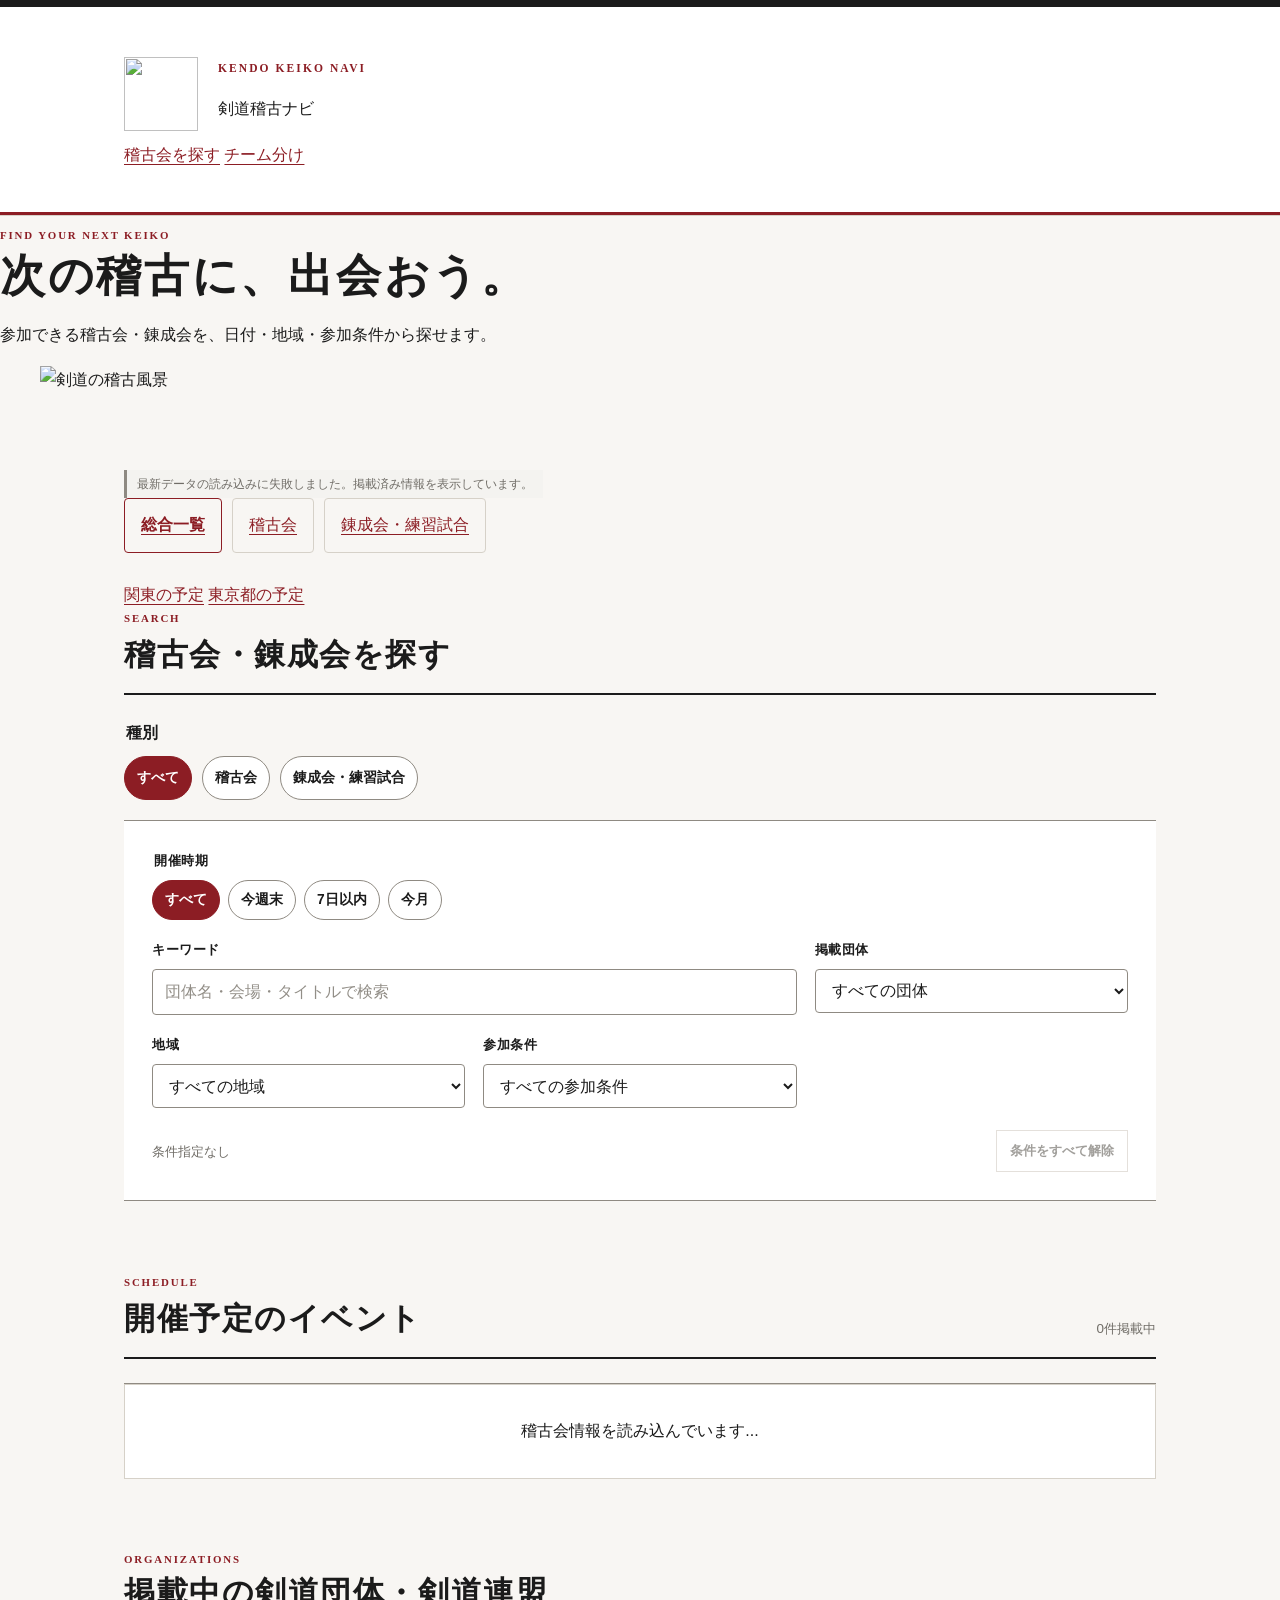
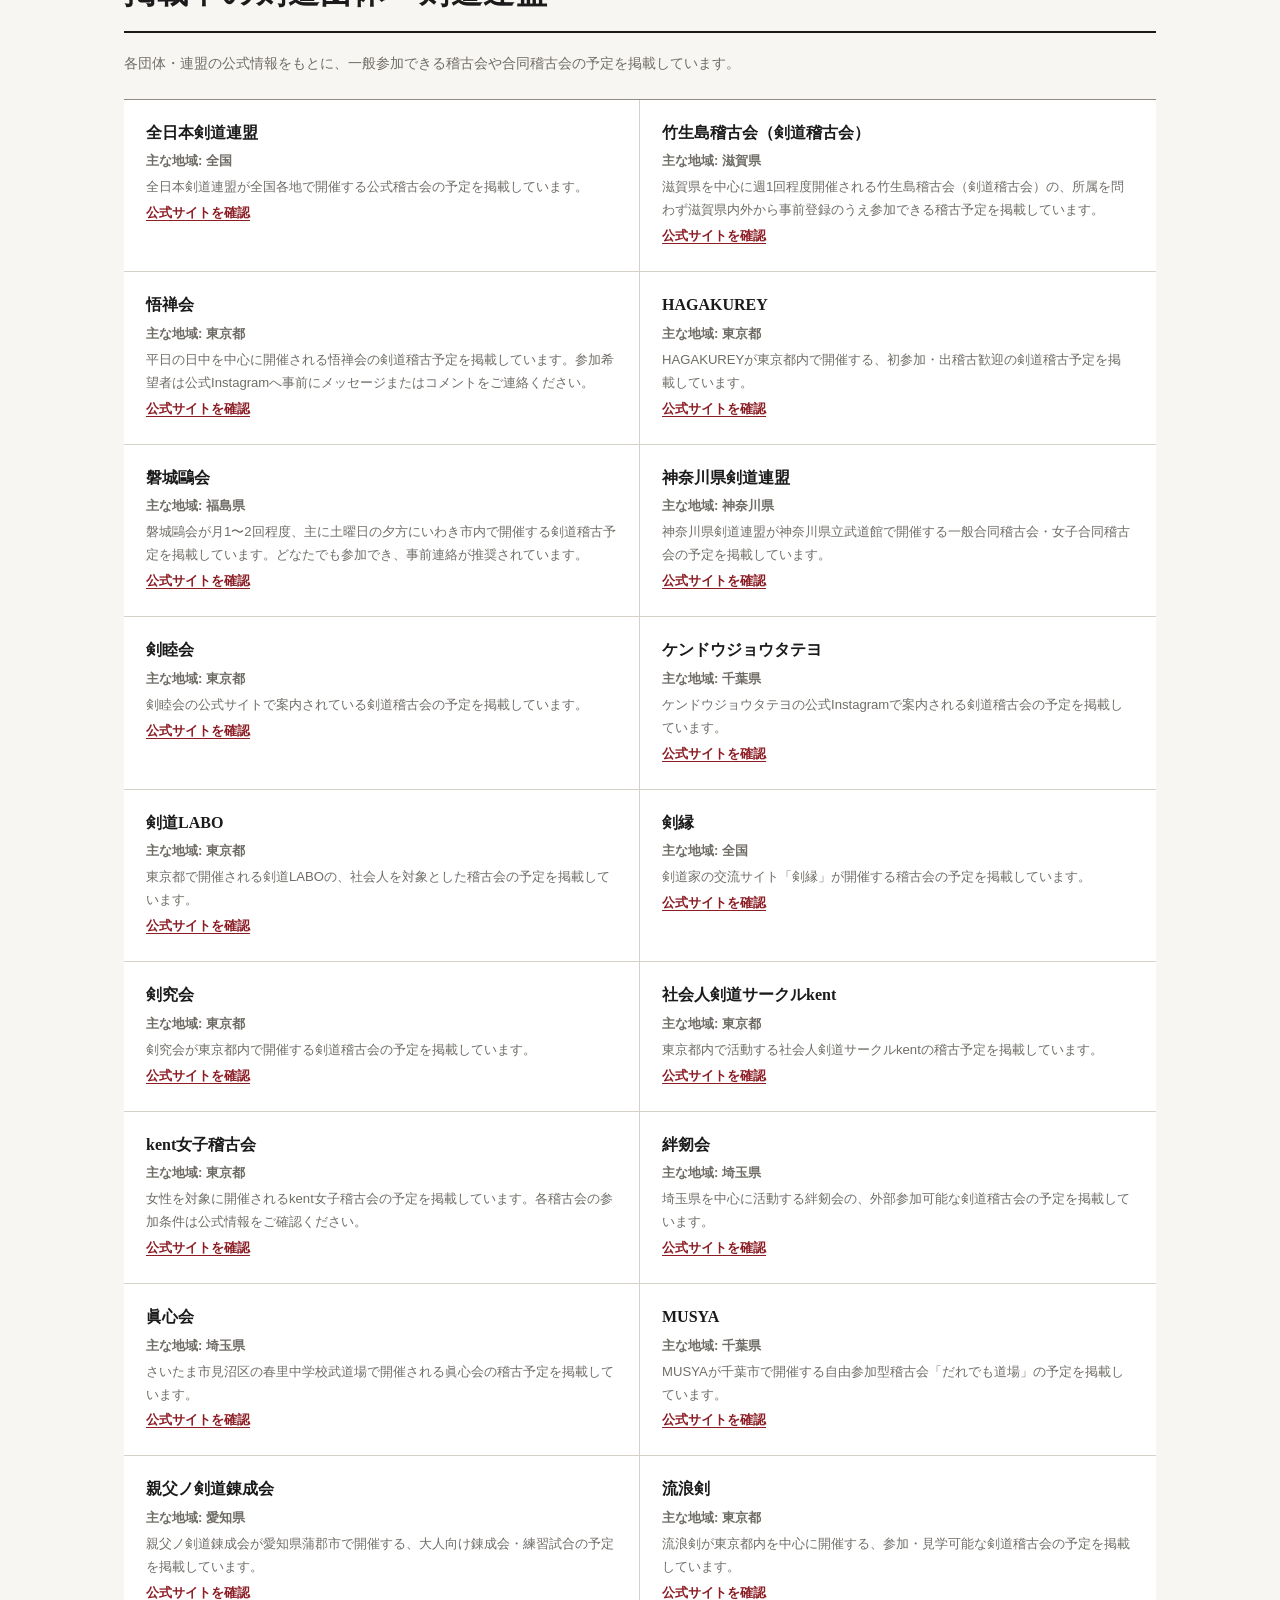
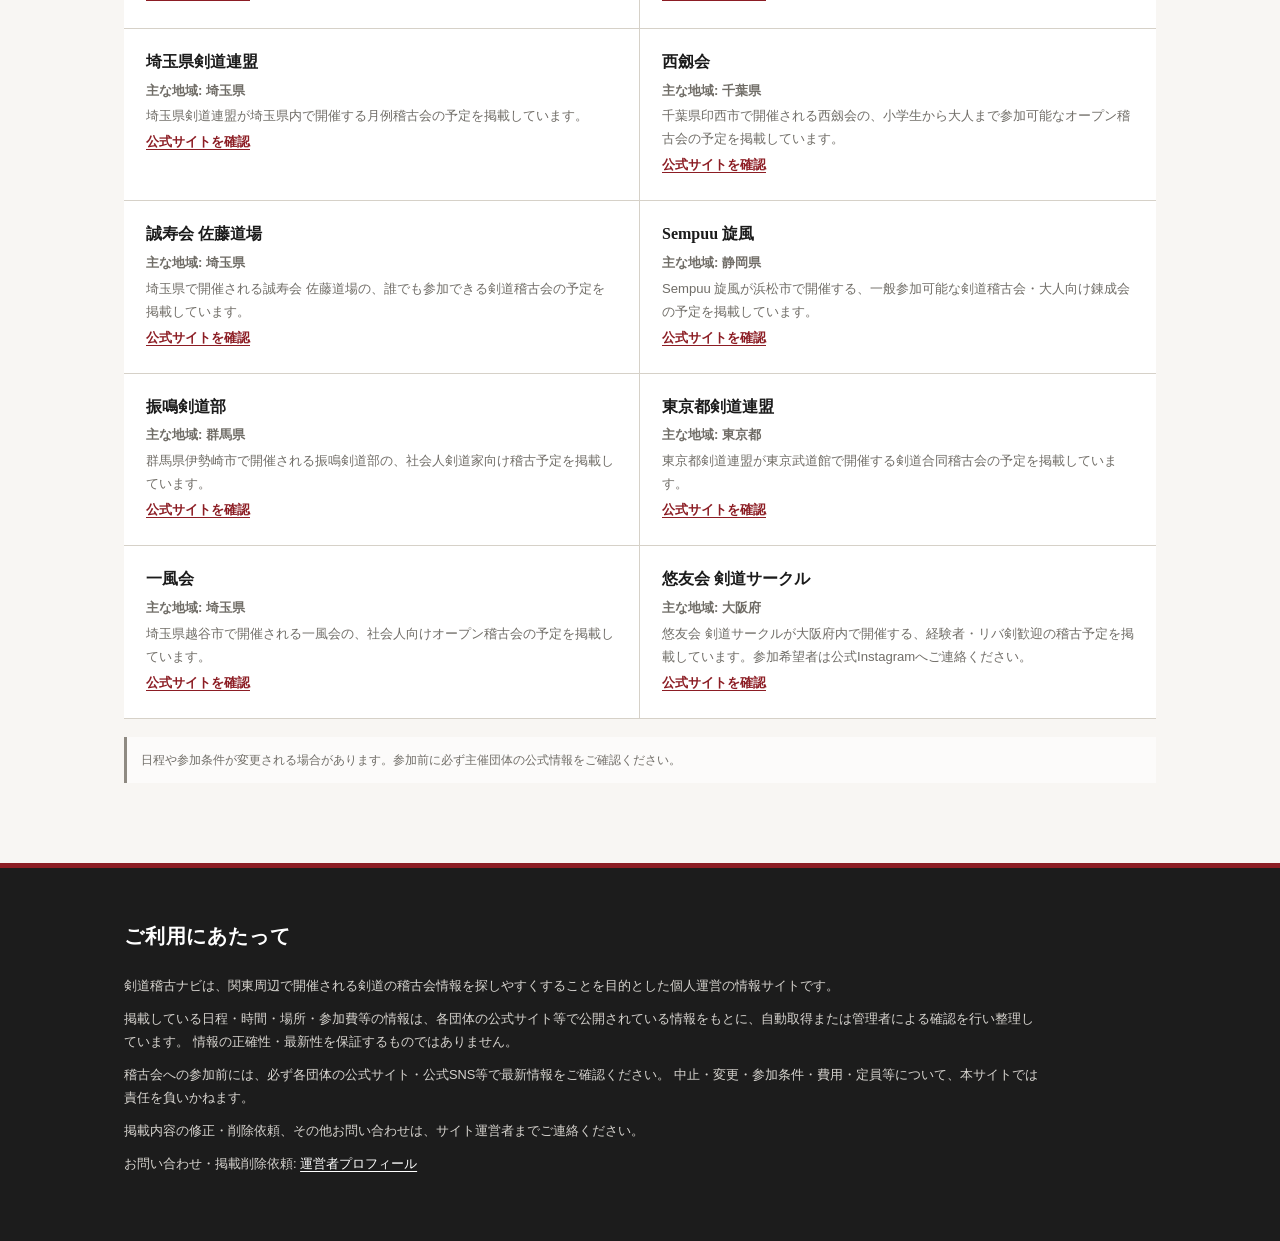
==== commit a4e2884f: "feat: add regional calendar listings (#10) Refs #10, #59. Add Kanto/Tokyo static pages, calendar/wee" ====
--- a/public/index.html
+++ b/public/index.html
@@ -989,6 +989,10 @@
       <a href="/keiko/">稽古会</a>
       <a href="/renseikai/">錬成会・練習試合</a>
     </nav>
+    <nav class="area-nav" aria-label="地域から探す">
+      <a href="/area/kanto/">関東の予定</a>
+      <a href="/area/tokyo/">東京都の予定</a>
+    </nav>
     <!-- LISTING_NAV_END -->
     <section class="search-section" aria-labelledby="search-heading">
       <div class="section-heading">
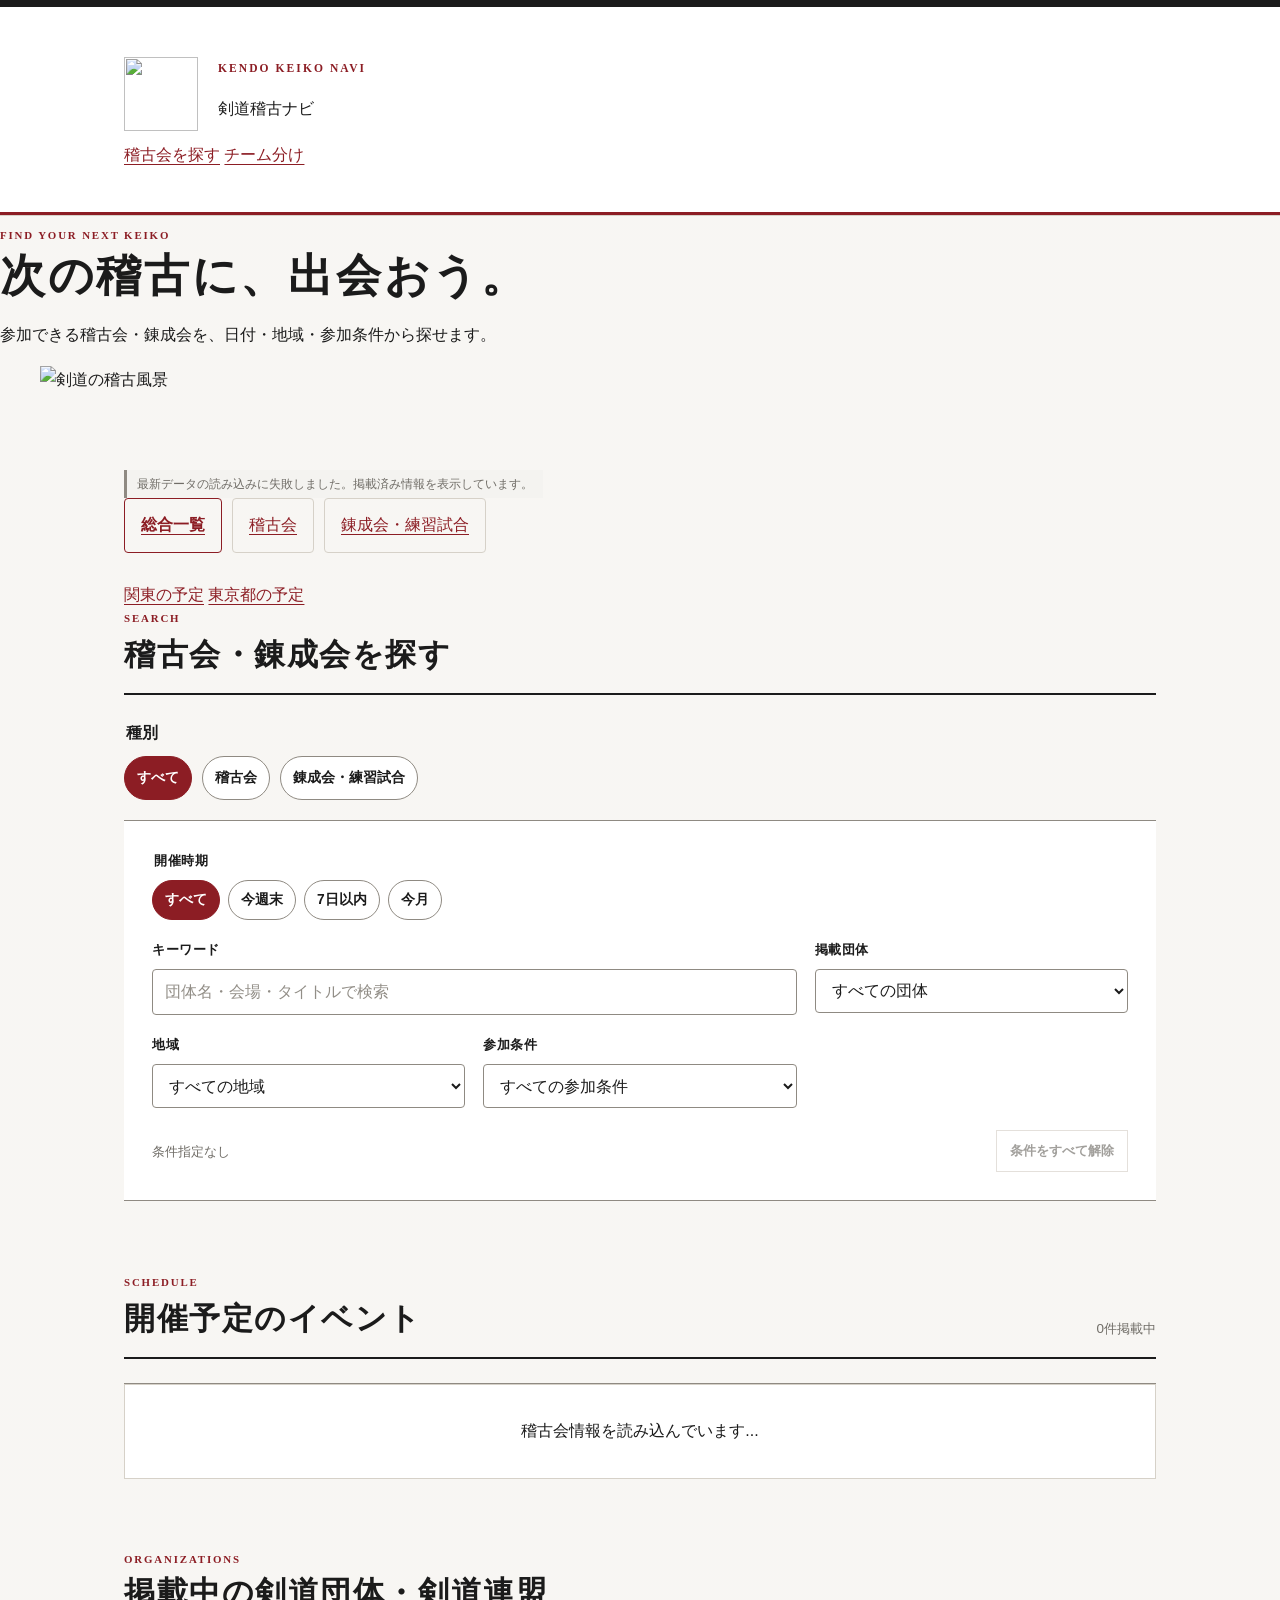
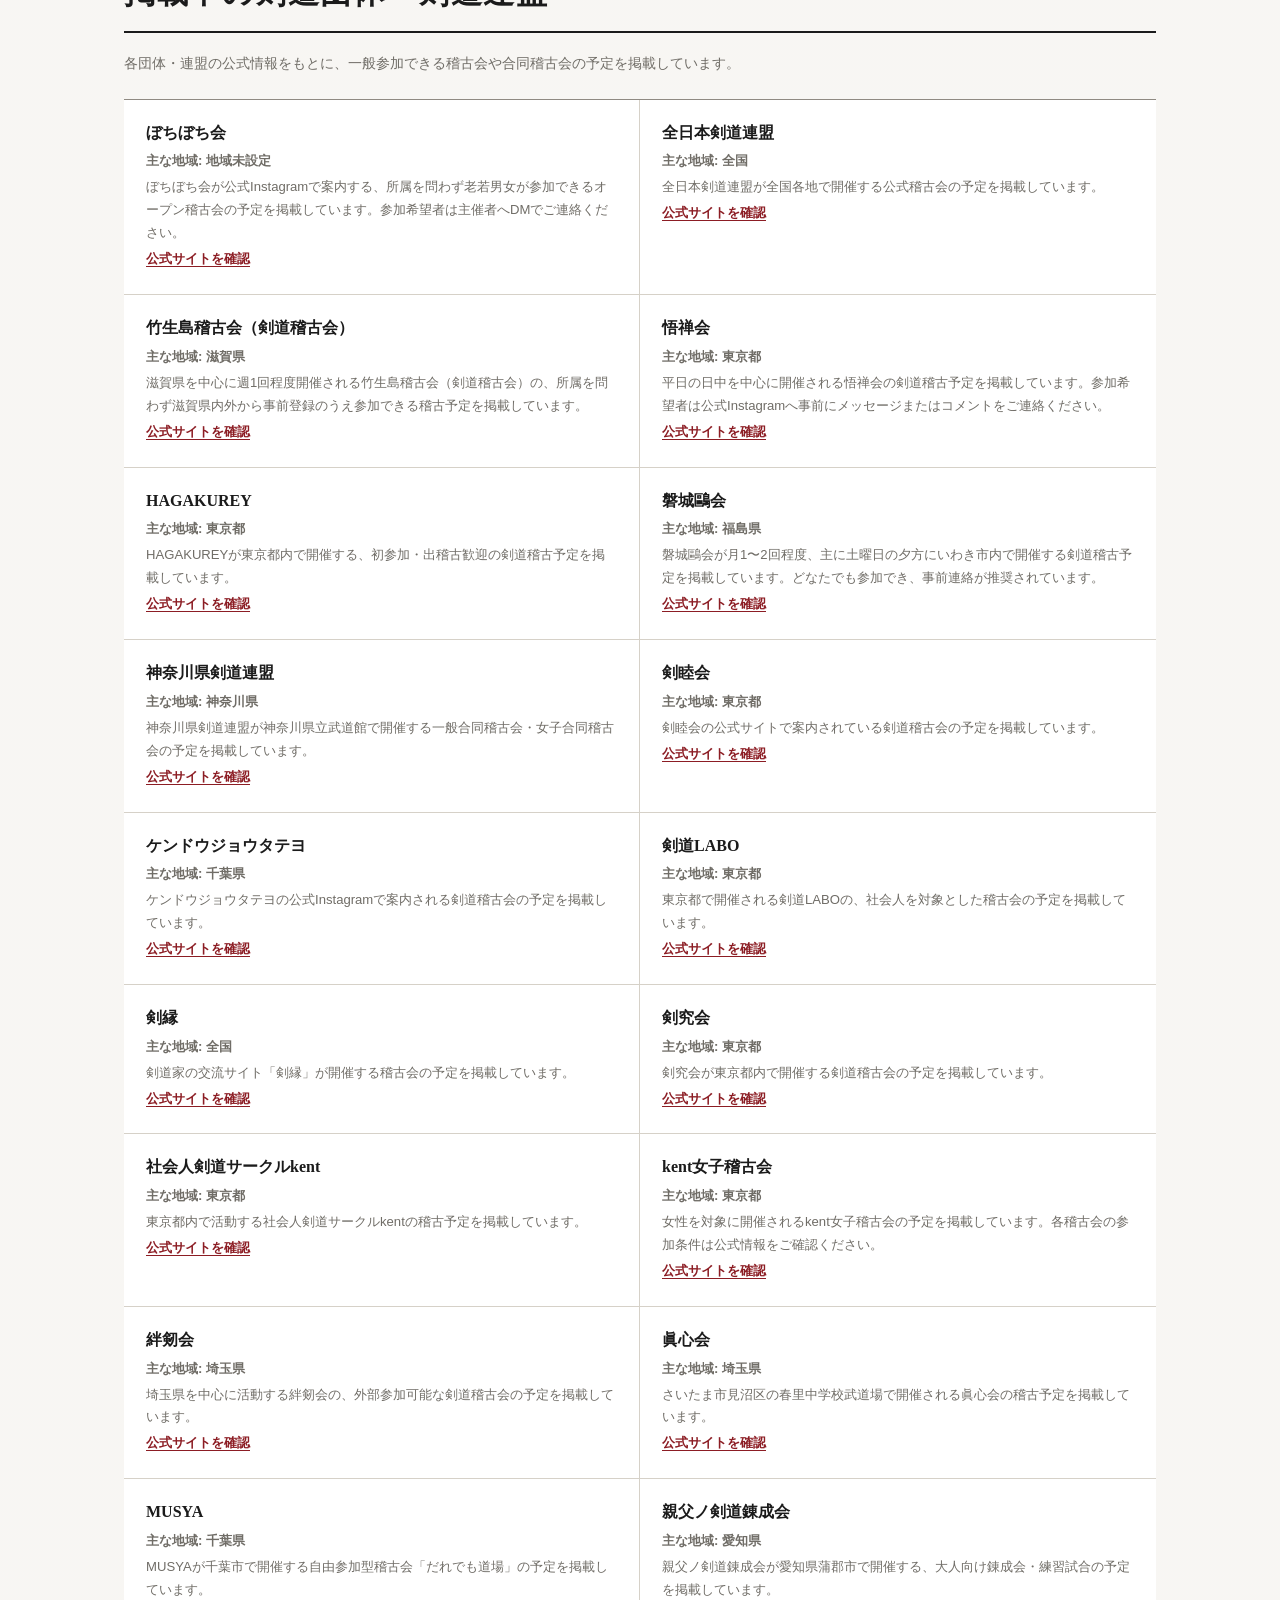
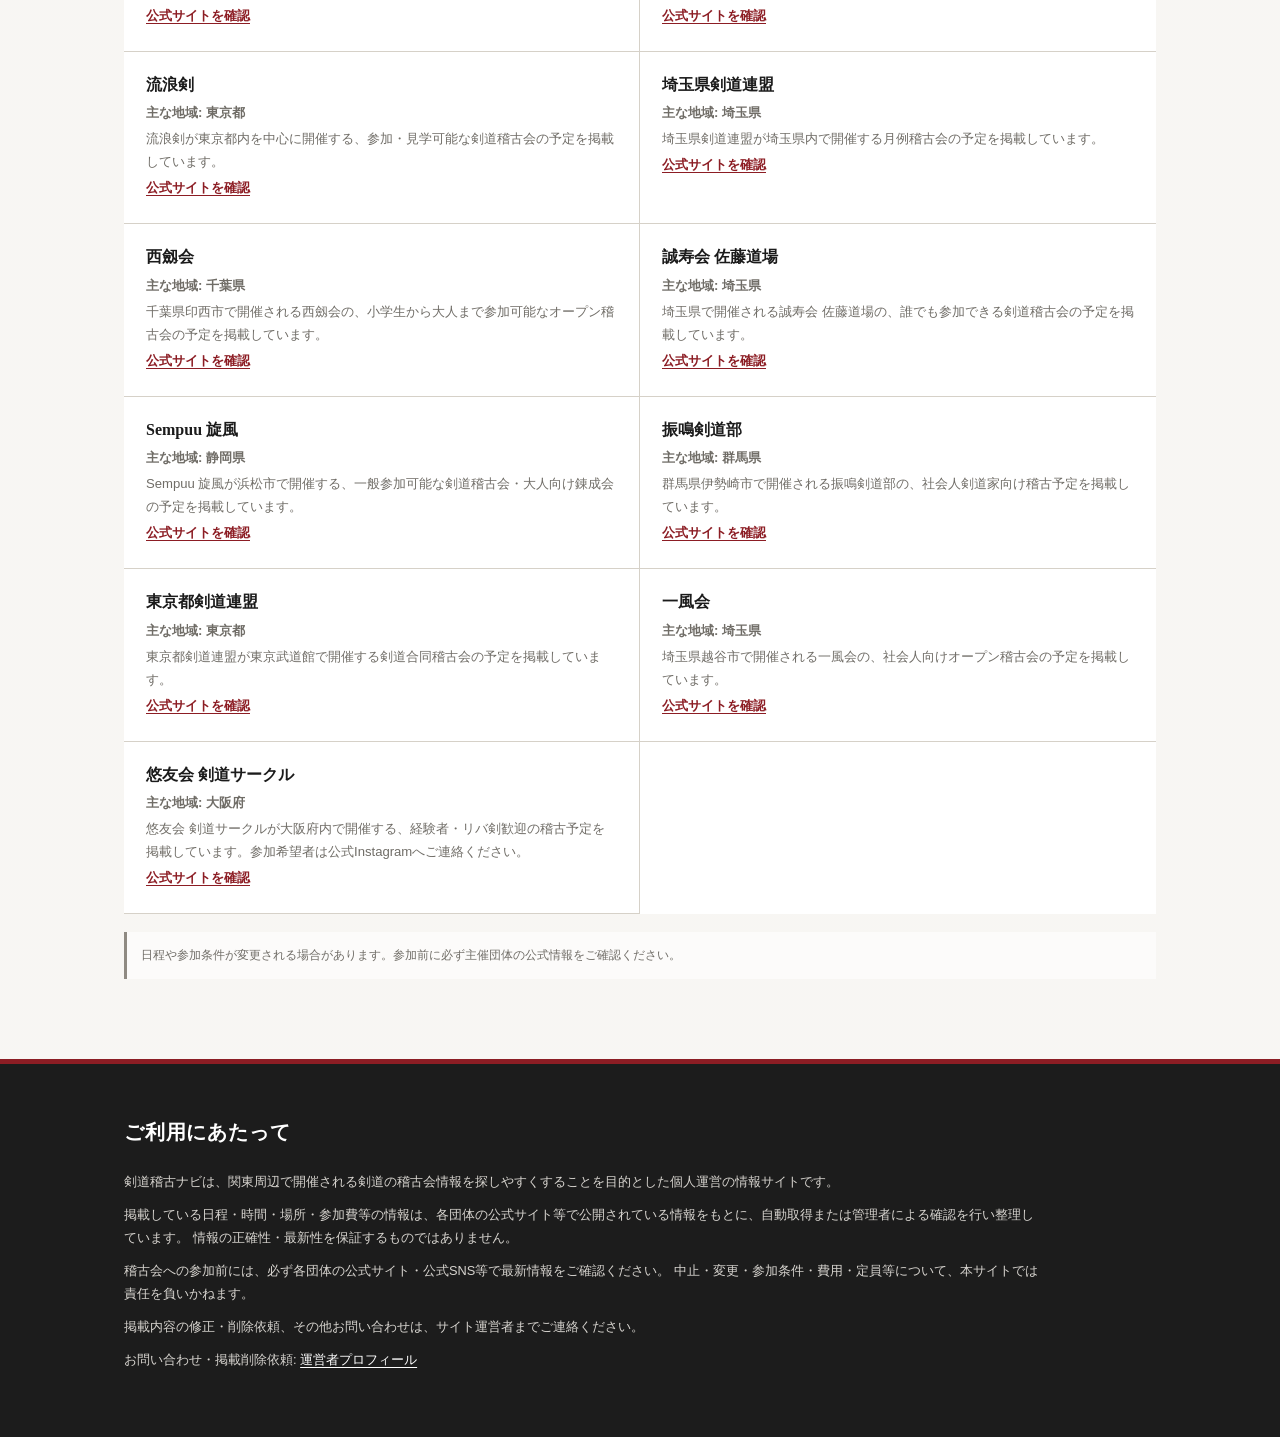
==== commit 24c46034: "Add February Cikubujima and Bochibochikai keiko events" ====
--- a/public/index.html
+++ b/public/index.html
@@ -1085,6 +1085,12 @@
       </p>
       <ul class="organization-list">
         <li class="organization-item">
+          <h3>ぼちぼち会</h3>
+          <p class="organization-area">主な地域: 地域未設定</p>
+          <p>ぼちぼち会が公式Instagramで案内する、所属を問わず老若男女が参加できるオープン稽古会の予定を掲載しています。参加希望者は主催者へDMでご連絡ください。</p>
+          <p class="organization-link"><a href="https://www.instagram.com/bochibochikai_/" target="_blank" rel="noopener noreferrer">公式サイトを確認</a></p>
+        </li>
+        <li class="organization-item">
           <h3>全日本剣道連盟</h3>
           <p class="organization-area">主な地域: 全国</p>
           <p>全日本剣道連盟が全国各地で開催する公式稽古会の予定を掲載しています。</p>
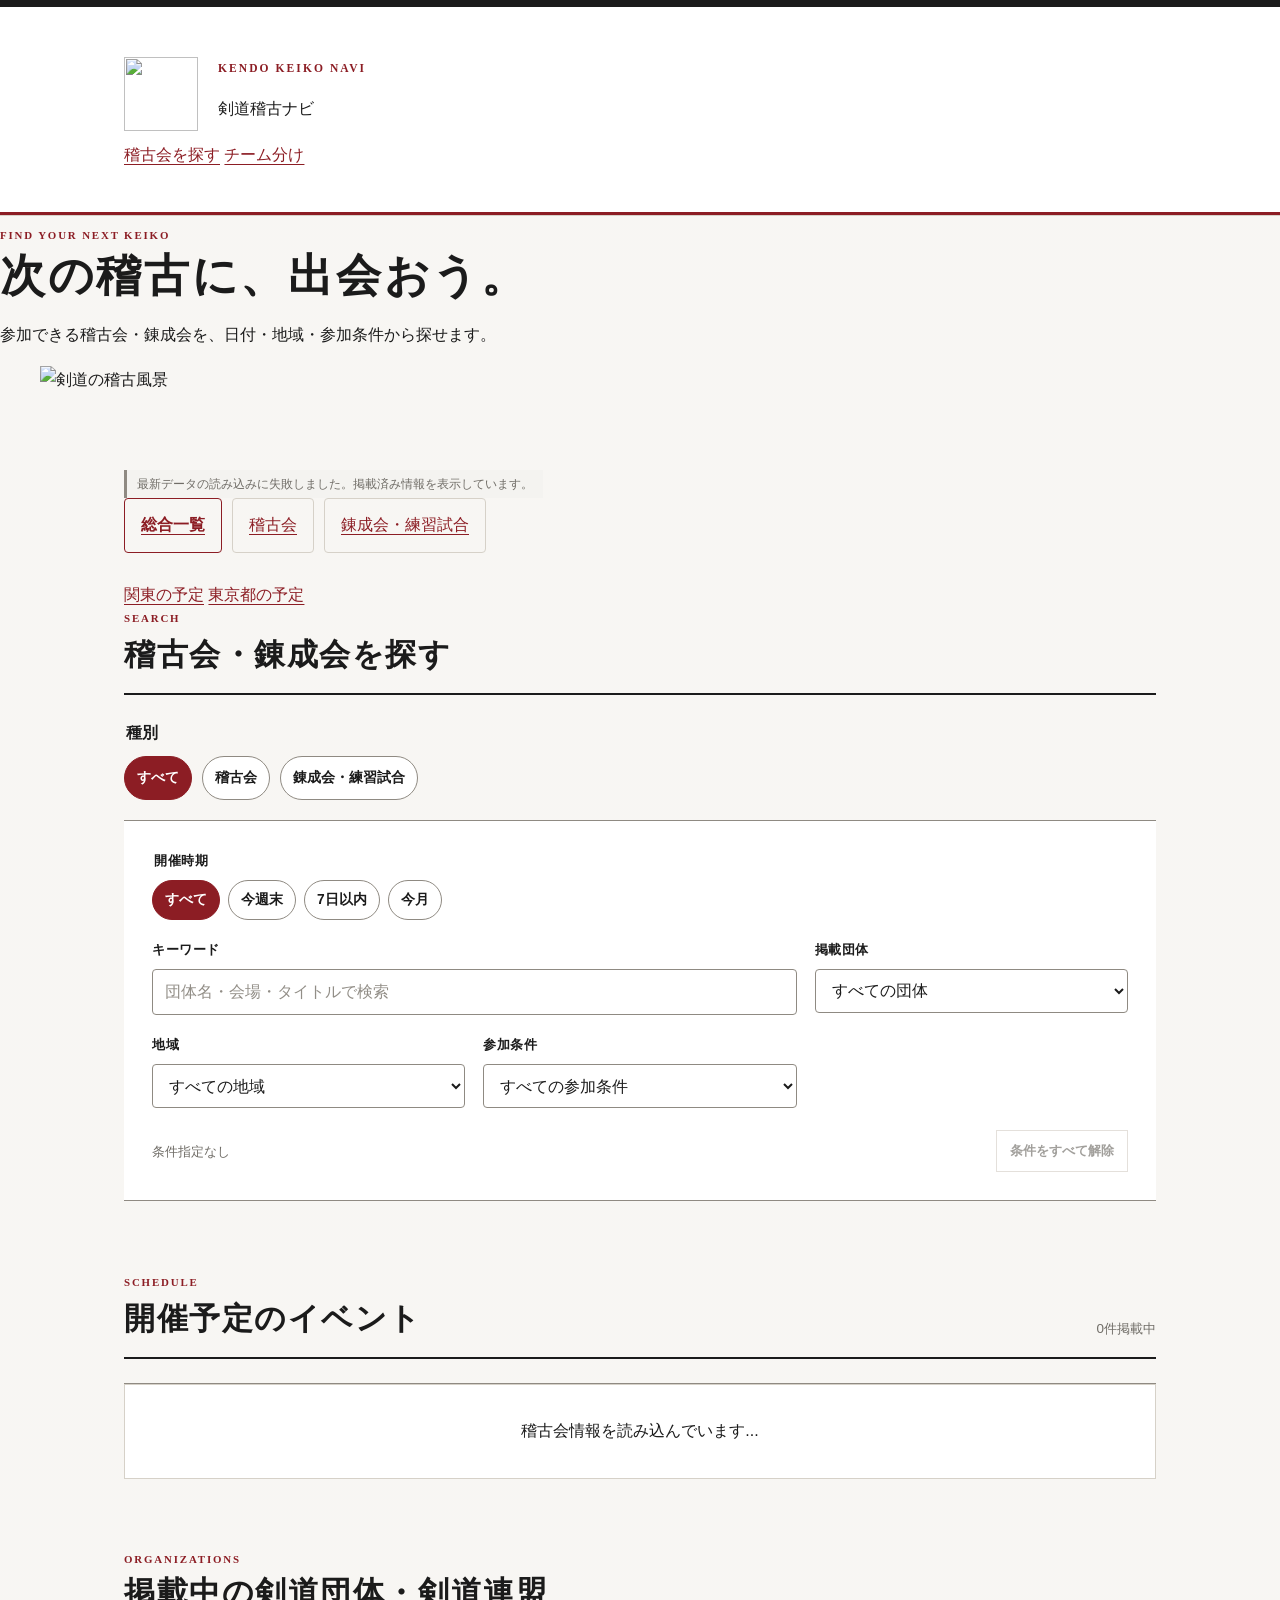
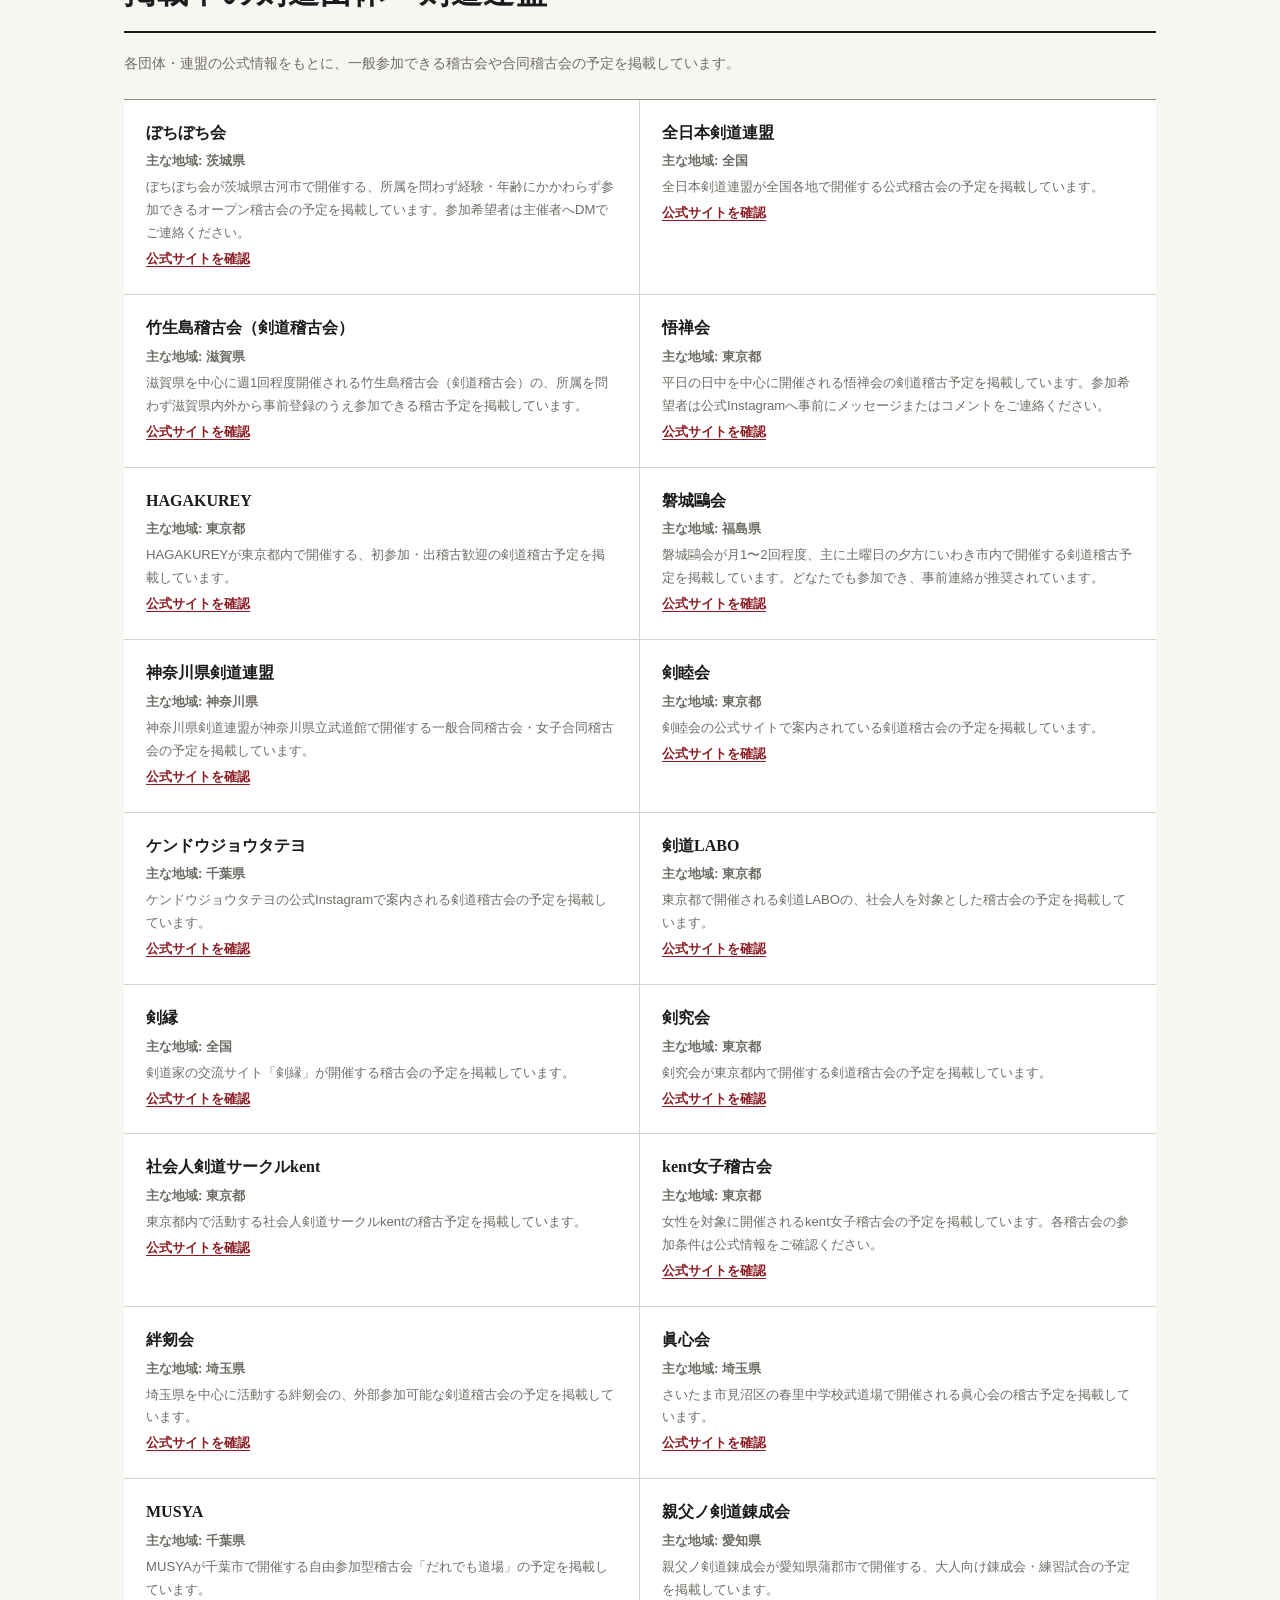
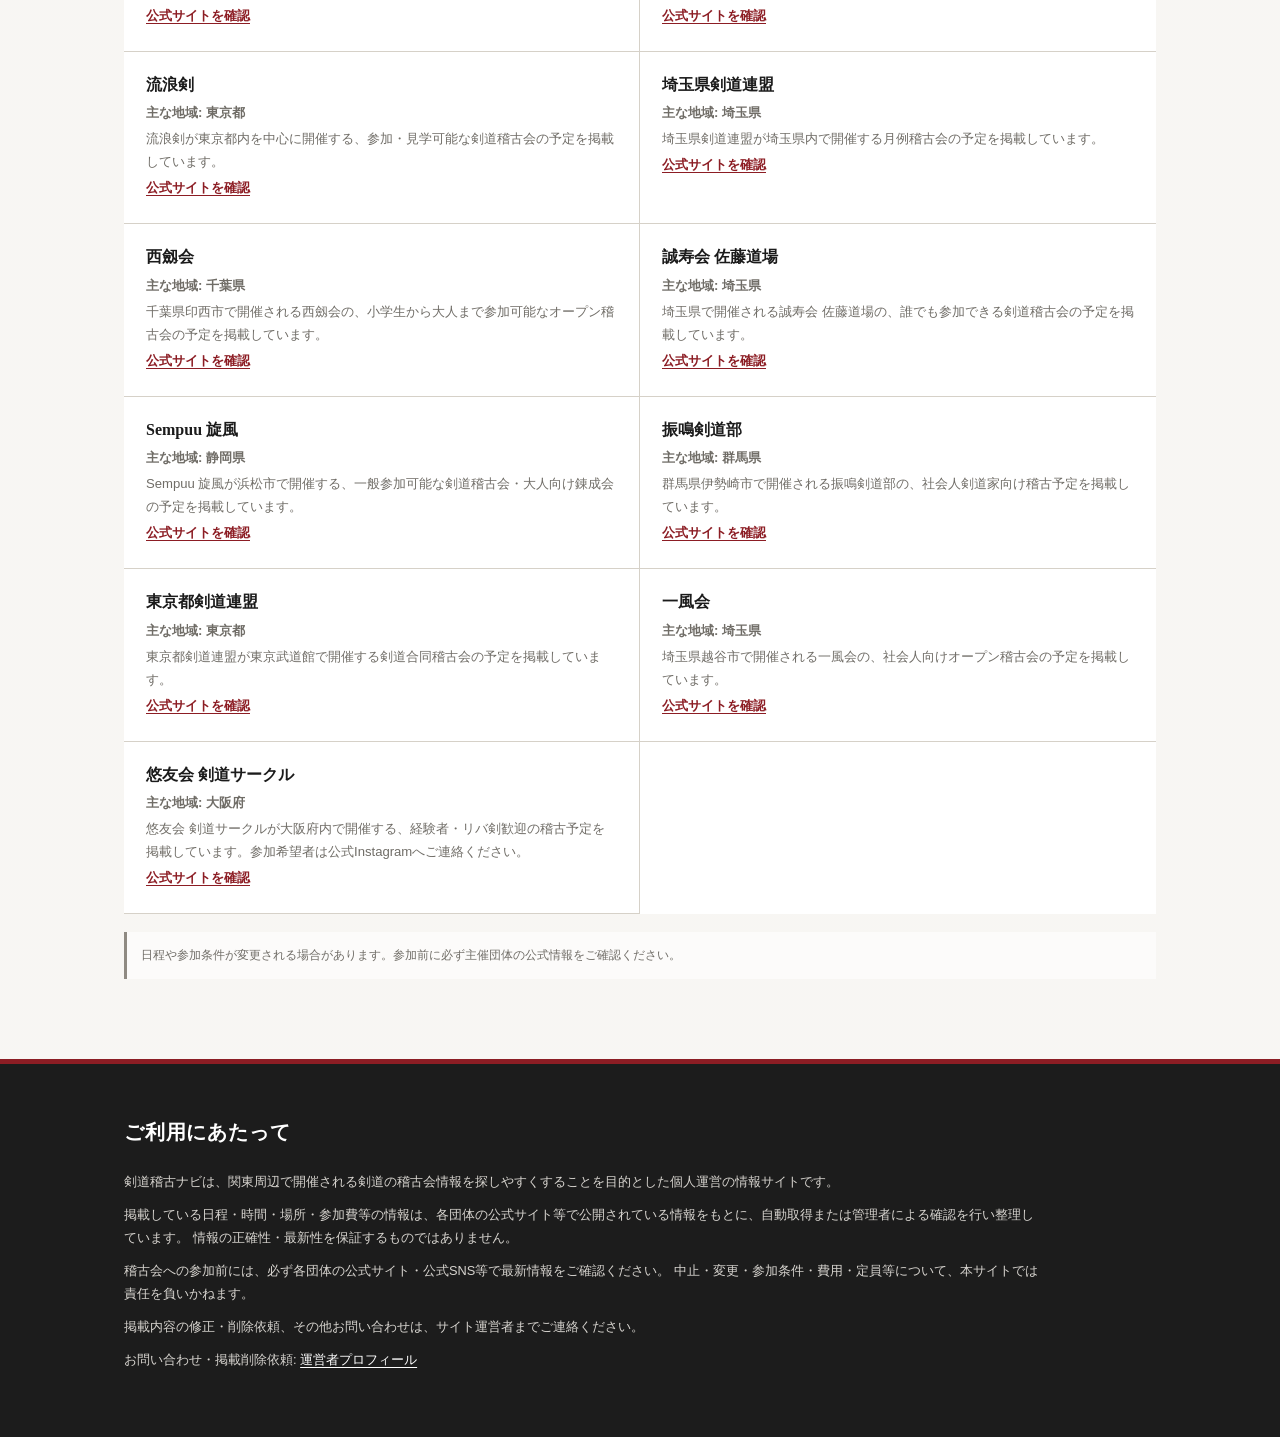
==== commit f2d060a5: "Fix Bochibochikai event details (#194)" ====
--- a/public/index.html
+++ b/public/index.html
@@ -1086,8 +1086,8 @@
       <ul class="organization-list">
         <li class="organization-item">
           <h3>ぼちぼち会</h3>
-          <p class="organization-area">主な地域: 地域未設定</p>
-          <p>ぼちぼち会が公式Instagramで案内する、所属を問わず老若男女が参加できるオープン稽古会の予定を掲載しています。参加希望者は主催者へDMでご連絡ください。</p>
+          <p class="organization-area">主な地域: 茨城県</p>
+          <p>ぼちぼち会が茨城県古河市で開催する、所属を問わず経験・年齢にかかわらず参加できるオープン稽古会の予定を掲載しています。参加希望者は主催者へDMでご連絡ください。</p>
           <p class="organization-link"><a href="https://www.instagram.com/bochibochikai_/" target="_blank" rel="noopener noreferrer">公式サイトを確認</a></p>
         </li>
         <li class="organization-item">
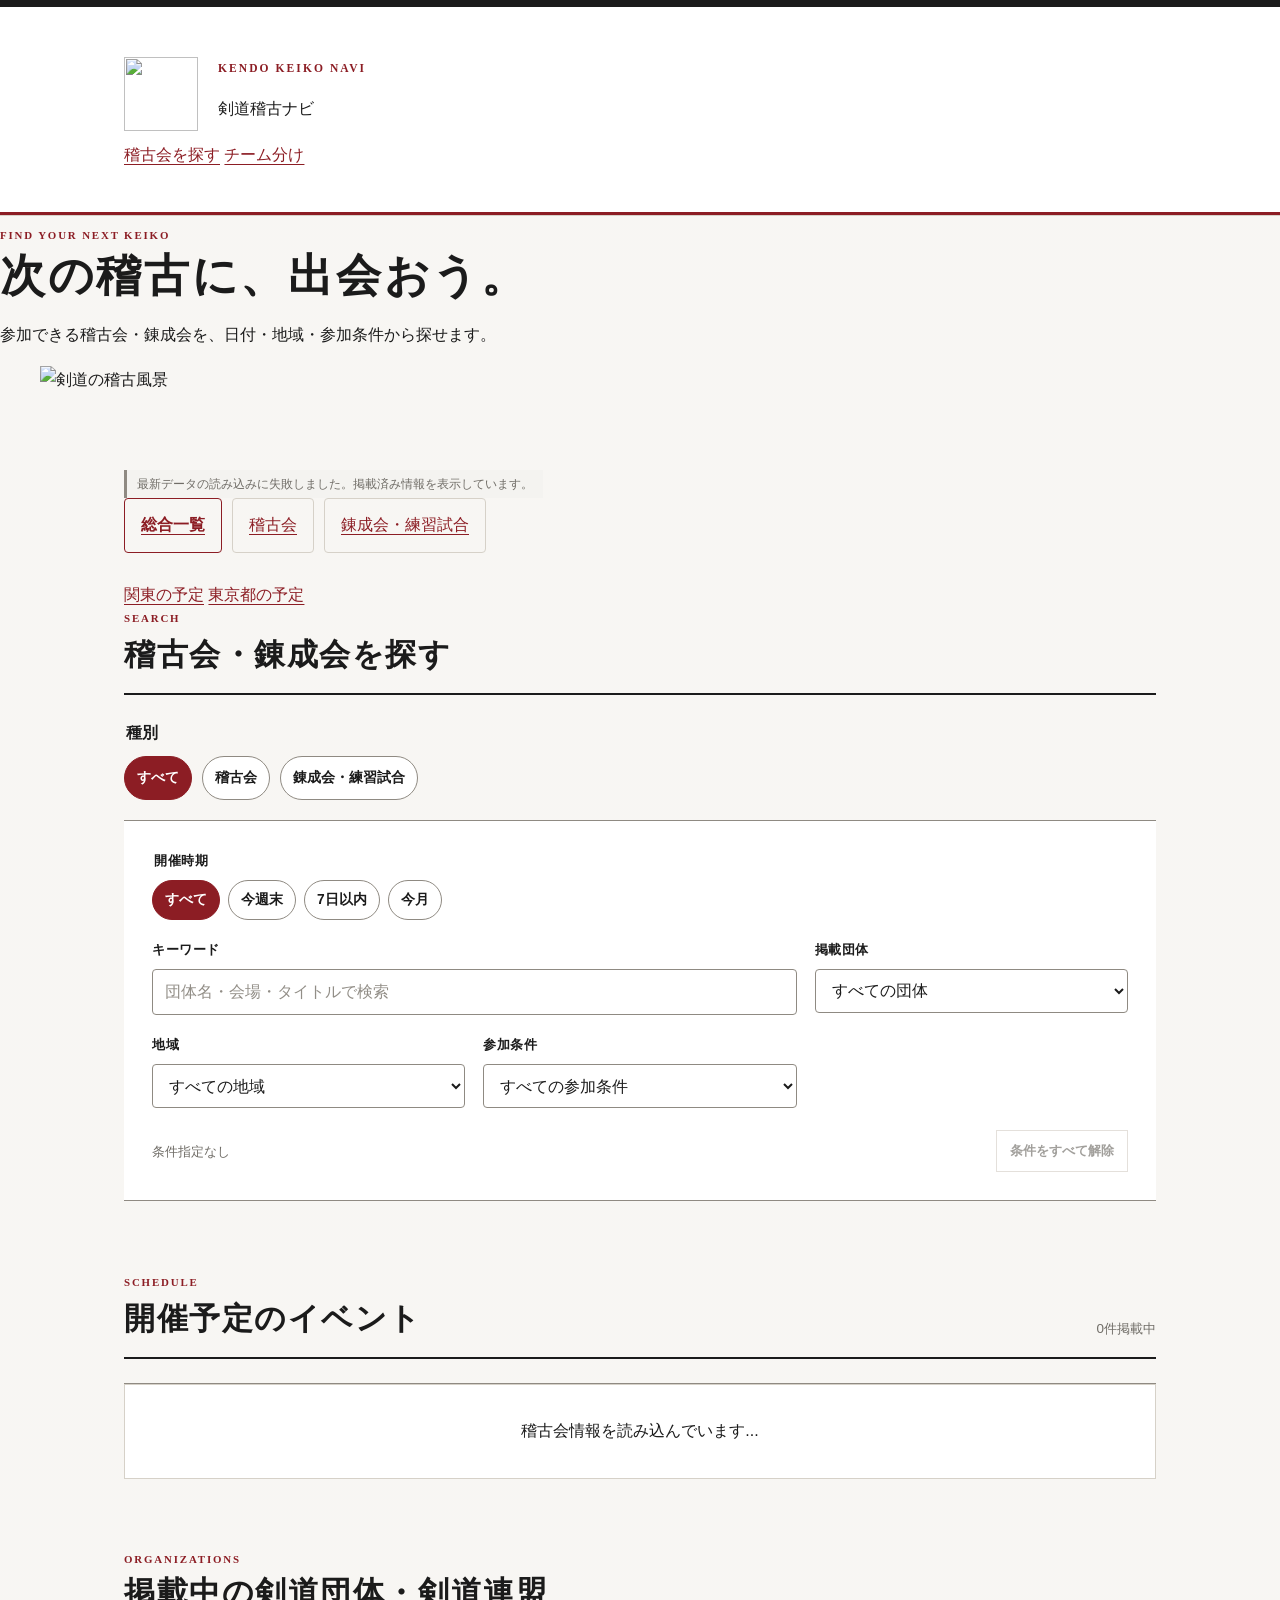
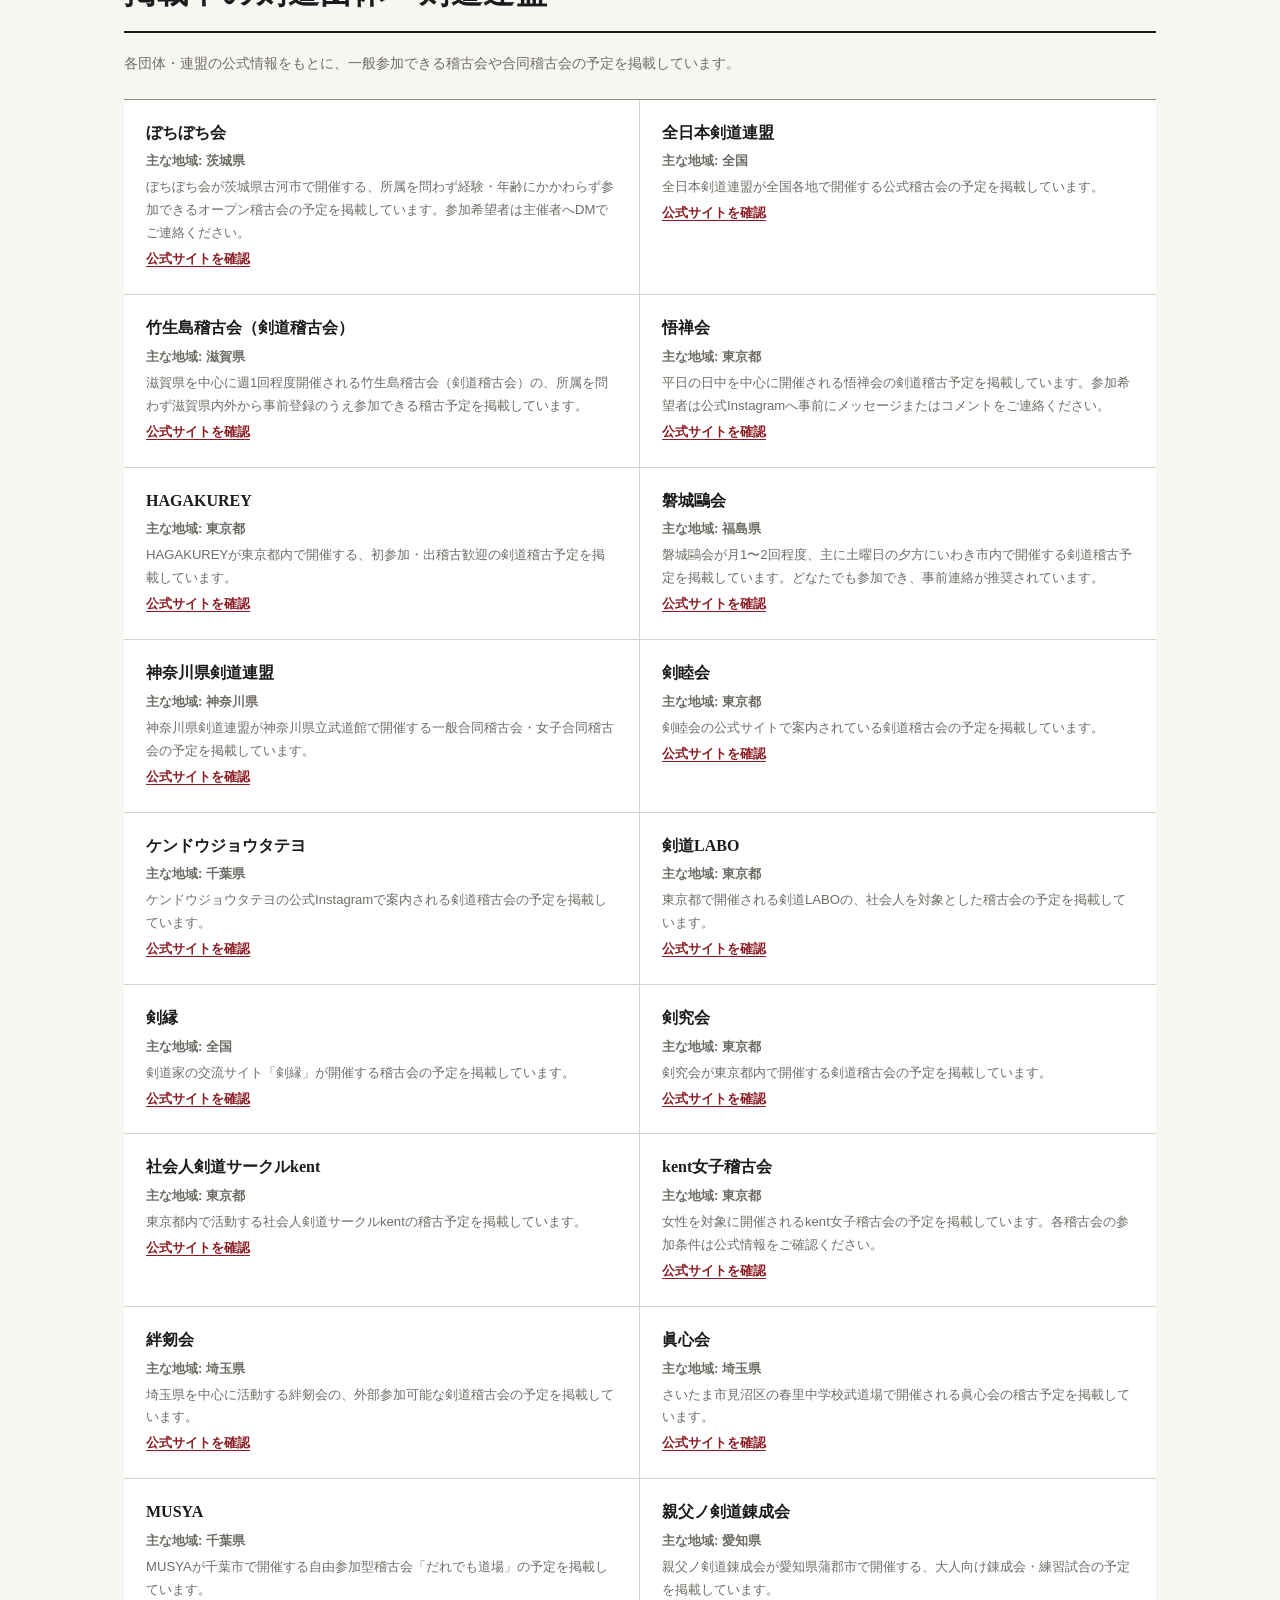
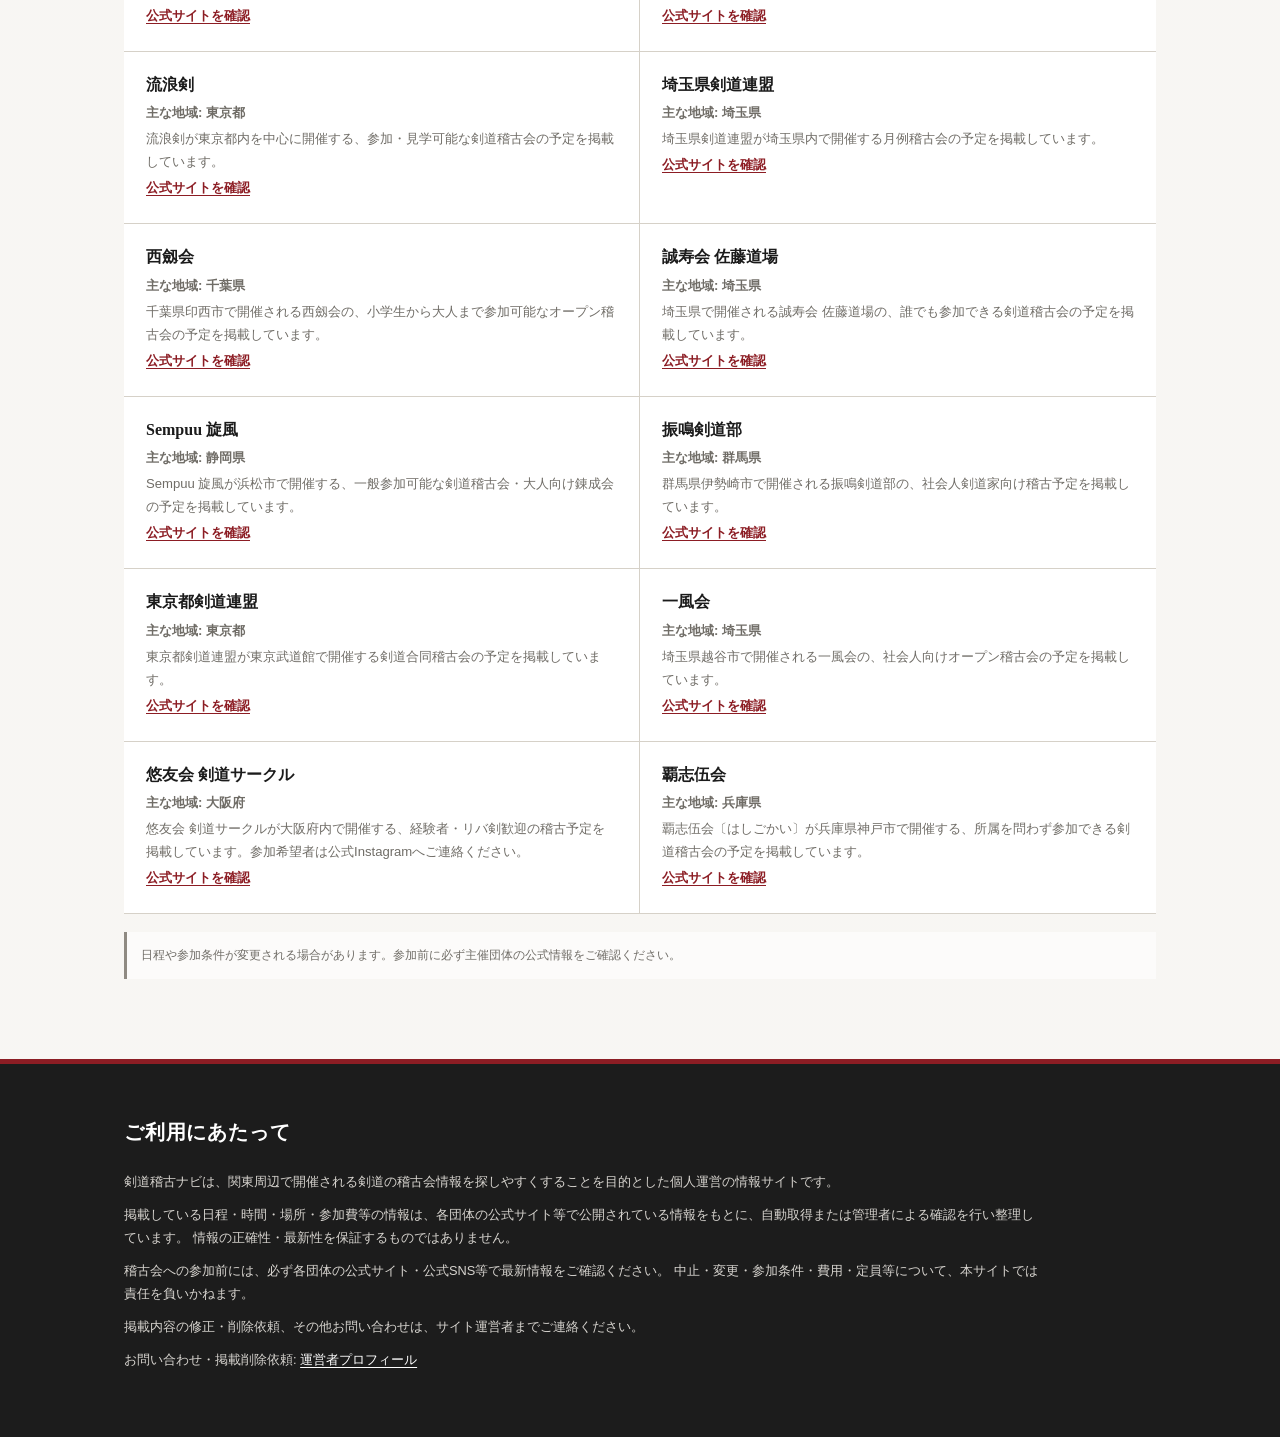
==== commit 06065677: "feat: add hashigokai new year keiko (#208)" ====
--- a/public/index.html
+++ b/public/index.html
@@ -1246,6 +1246,12 @@
           <p>悠友会 剣道サークルが大阪府内で開催する、経験者・リバ剣歓迎の稽古予定を掲載しています。参加希望者は公式Instagramへご連絡ください。</p>
           <p class="organization-link"><a href="https://www.instagram.com/yuyukai_kendo/" target="_blank" rel="noopener noreferrer">公式サイトを確認</a></p>
         </li>
+        <li class="organization-item">
+          <h3>覇志伍会</h3>
+          <p class="organization-area">主な地域: 兵庫県</p>
+          <p>覇志伍会〔はしごかい〕が兵庫県神戸市で開催する、所属を問わず参加できる剣道稽古会の予定を掲載しています。</p>
+          <p class="organization-link"><a href="https://www.instagram.com/hashigokai_kendo/" target="_blank" rel="noopener noreferrer">公式サイトを確認</a></p>
+        </li>
       </ul>
       <p class="organization-source-note">
         日程や参加条件が変更される場合があります。参加前に必ず主催団体の公式情報をご確認ください。
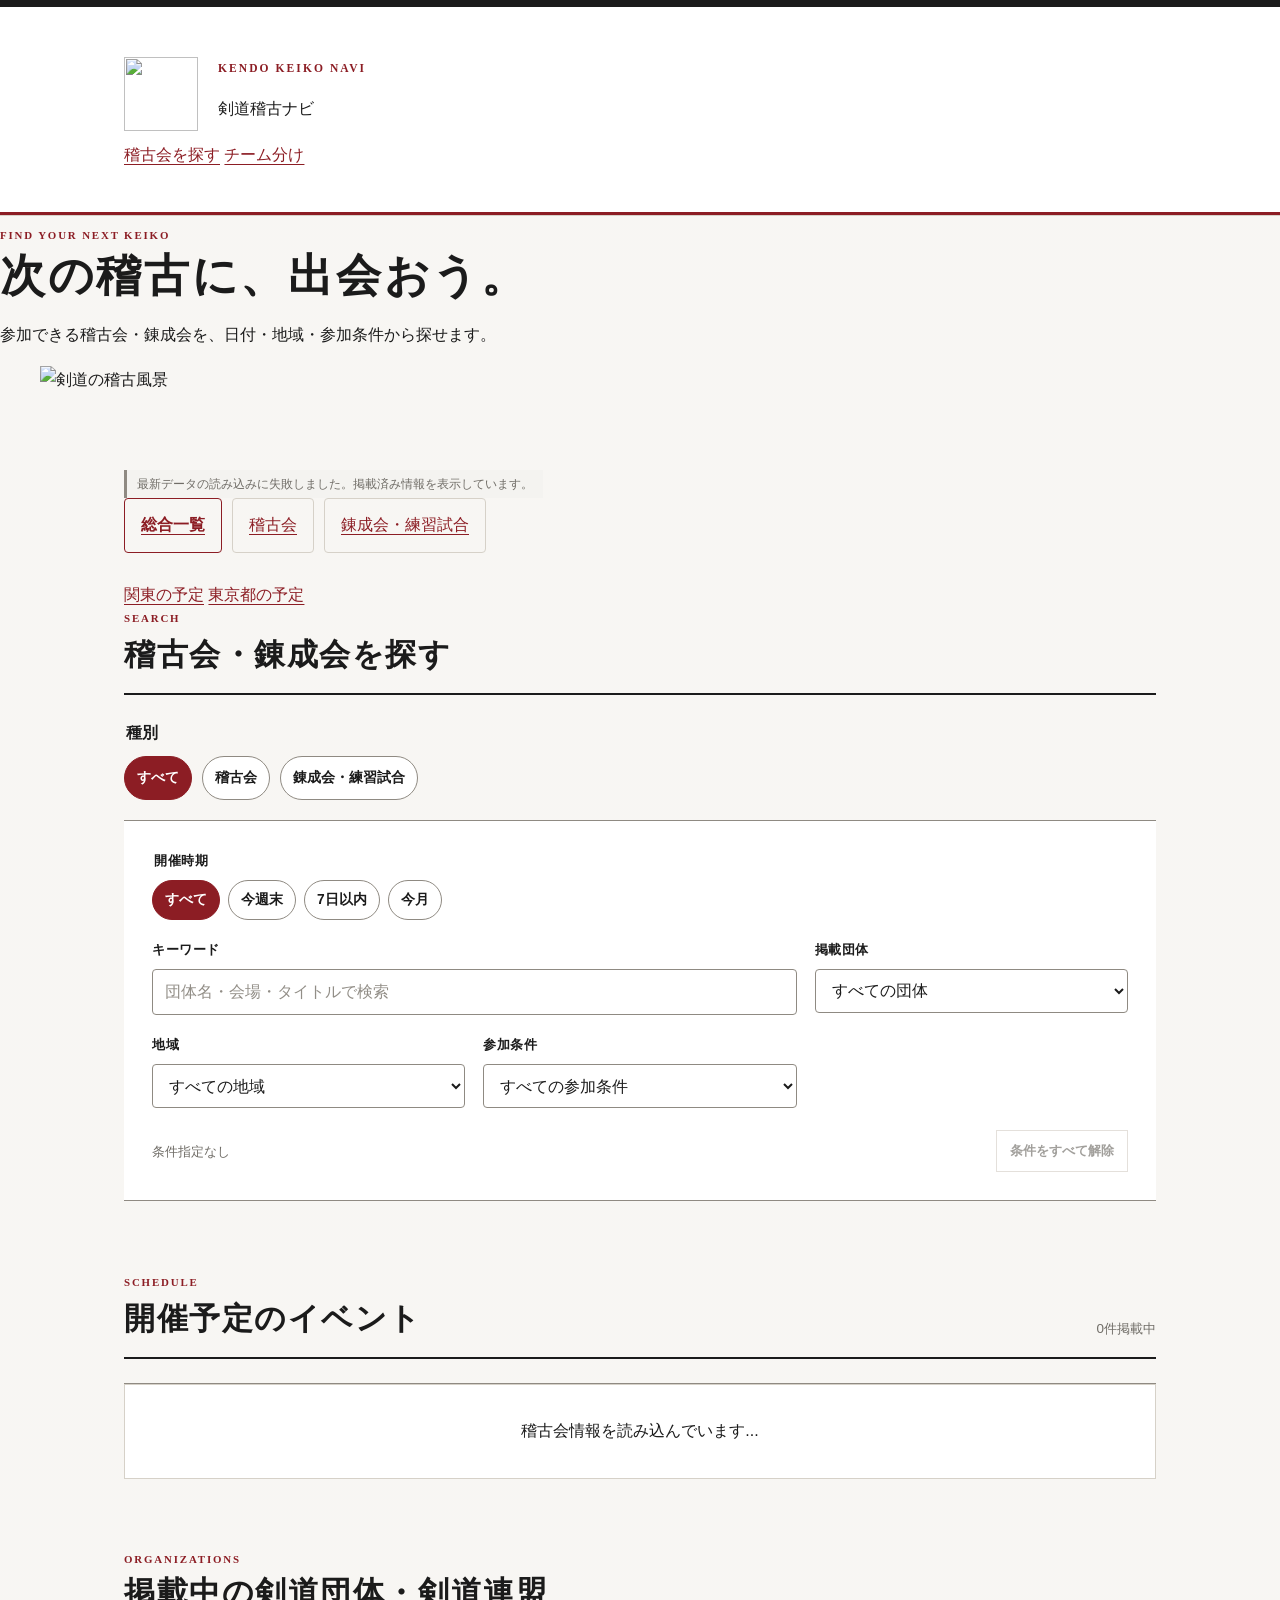
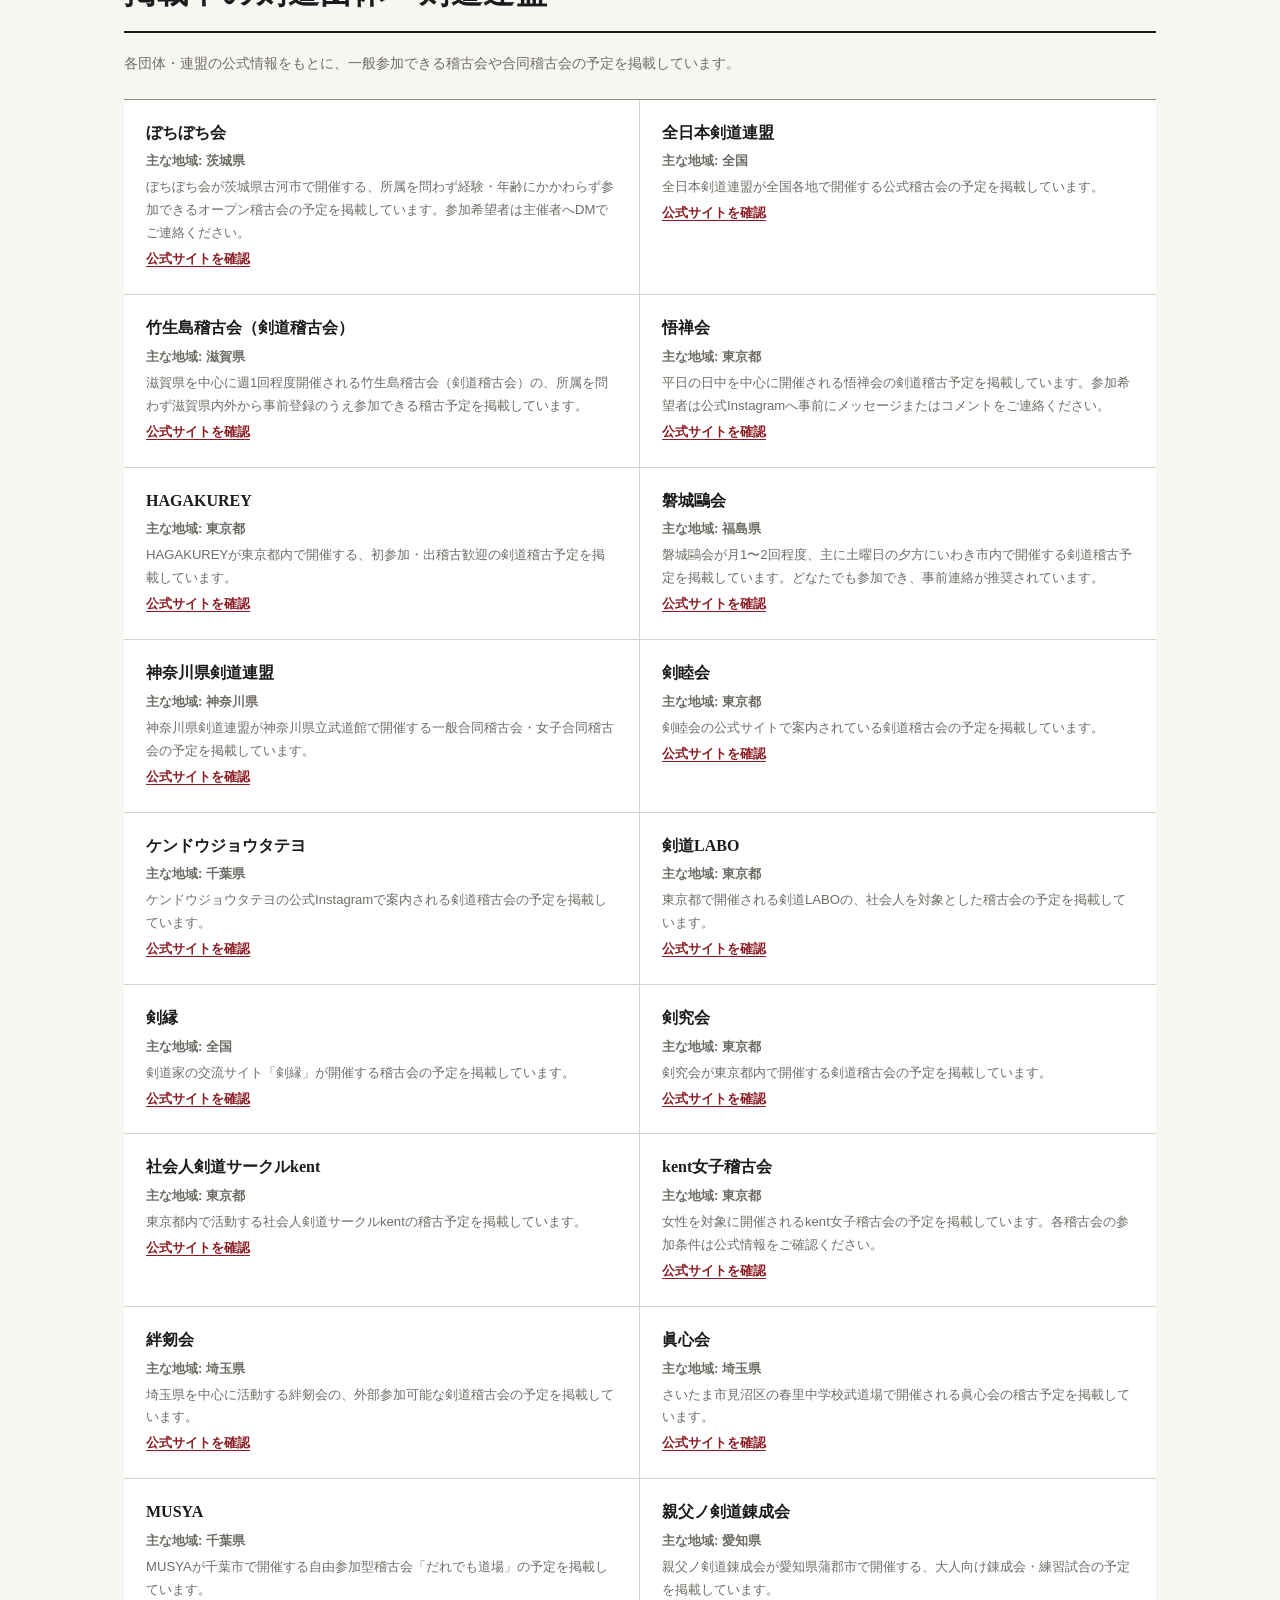
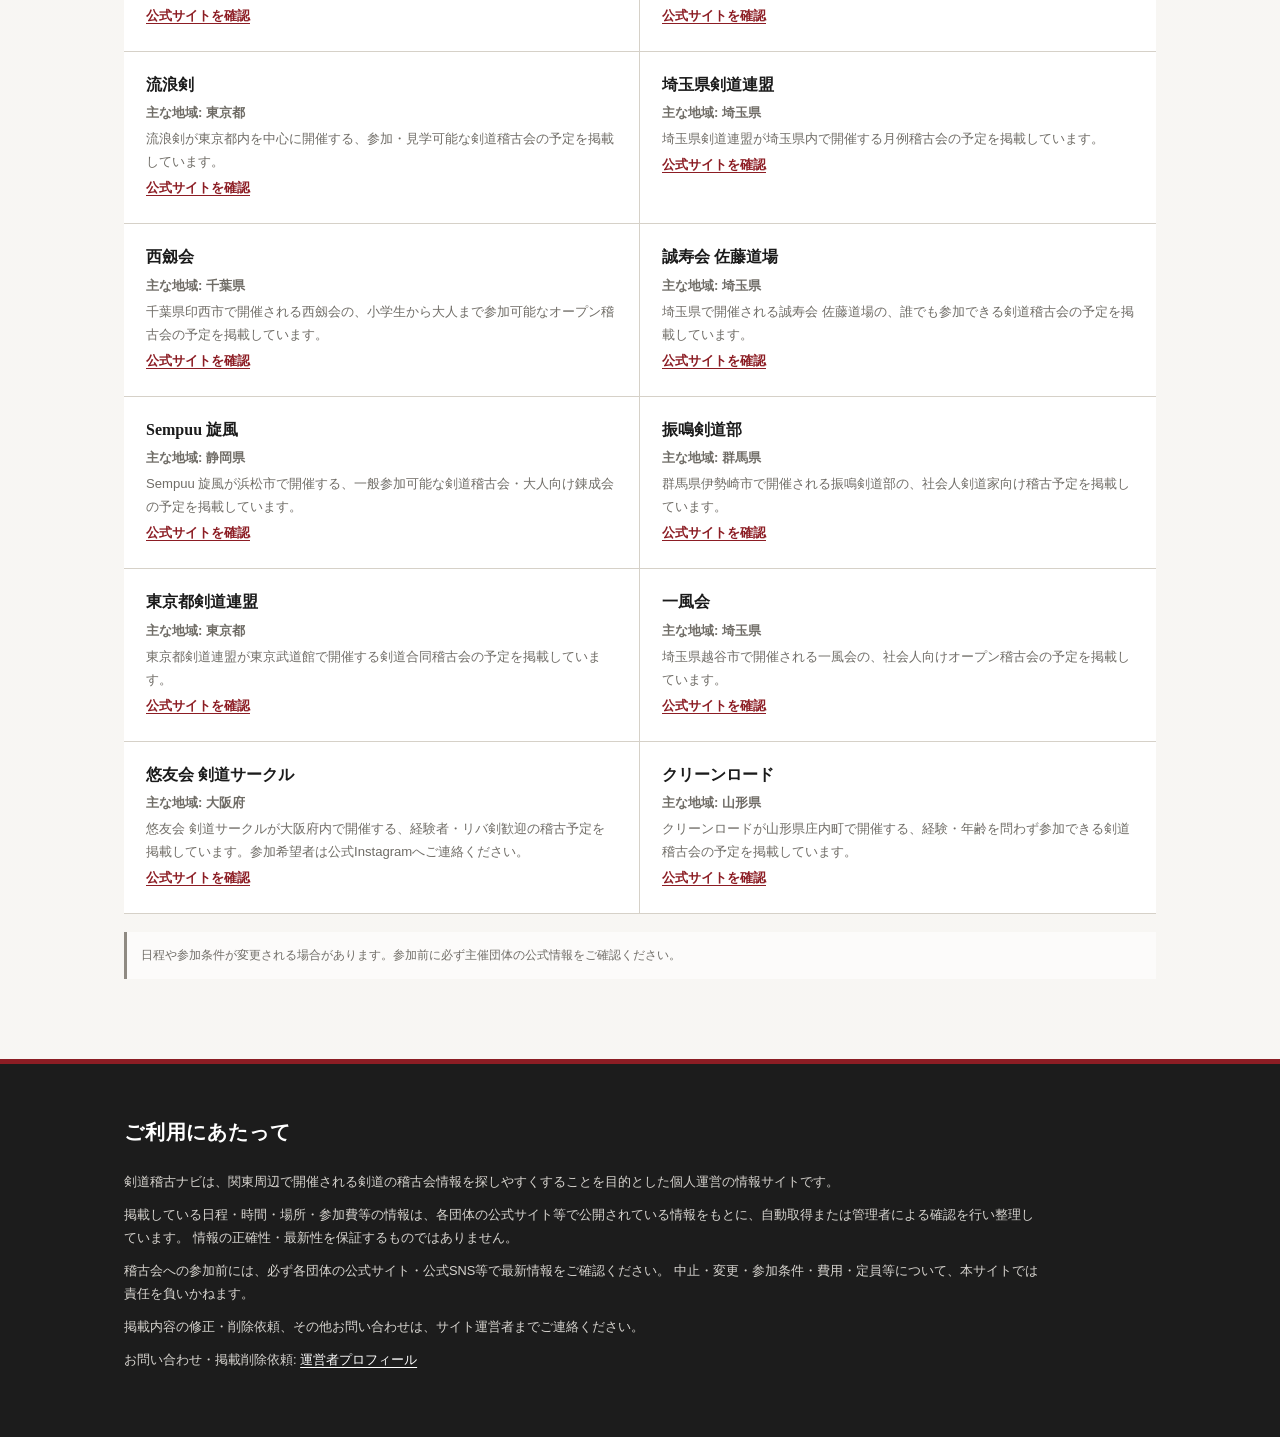
==== commit cf1822d4: "feat: add cleanroad keiko (#209)" ====
--- a/public/index.html
+++ b/public/index.html
@@ -1247,10 +1247,10 @@
           <p class="organization-link"><a href="https://www.instagram.com/yuyukai_kendo/" target="_blank" rel="noopener noreferrer">公式サイトを確認</a></p>
         </li>
         <li class="organization-item">
-          <h3>覇志伍会</h3>
-          <p class="organization-area">主な地域: 兵庫県</p>
-          <p>覇志伍会〔はしごかい〕が兵庫県神戸市で開催する、所属を問わず参加できる剣道稽古会の予定を掲載しています。</p>
-          <p class="organization-link"><a href="https://www.instagram.com/hashigokai_kendo/" target="_blank" rel="noopener noreferrer">公式サイトを確認</a></p>
+          <h3>クリーンロード</h3>
+          <p class="organization-area">主な地域: 山形県</p>
+          <p>クリーンロードが山形県庄内町で開催する、経験・年齢を問わず参加できる剣道稽古会の予定を掲載しています。</p>
+          <p class="organization-link"><a href="https://www.instagram.com/cleanroad_3556/" target="_blank" rel="noopener noreferrer">公式サイトを確認</a></p>
         </li>
       </ul>
       <p class="organization-source-note">
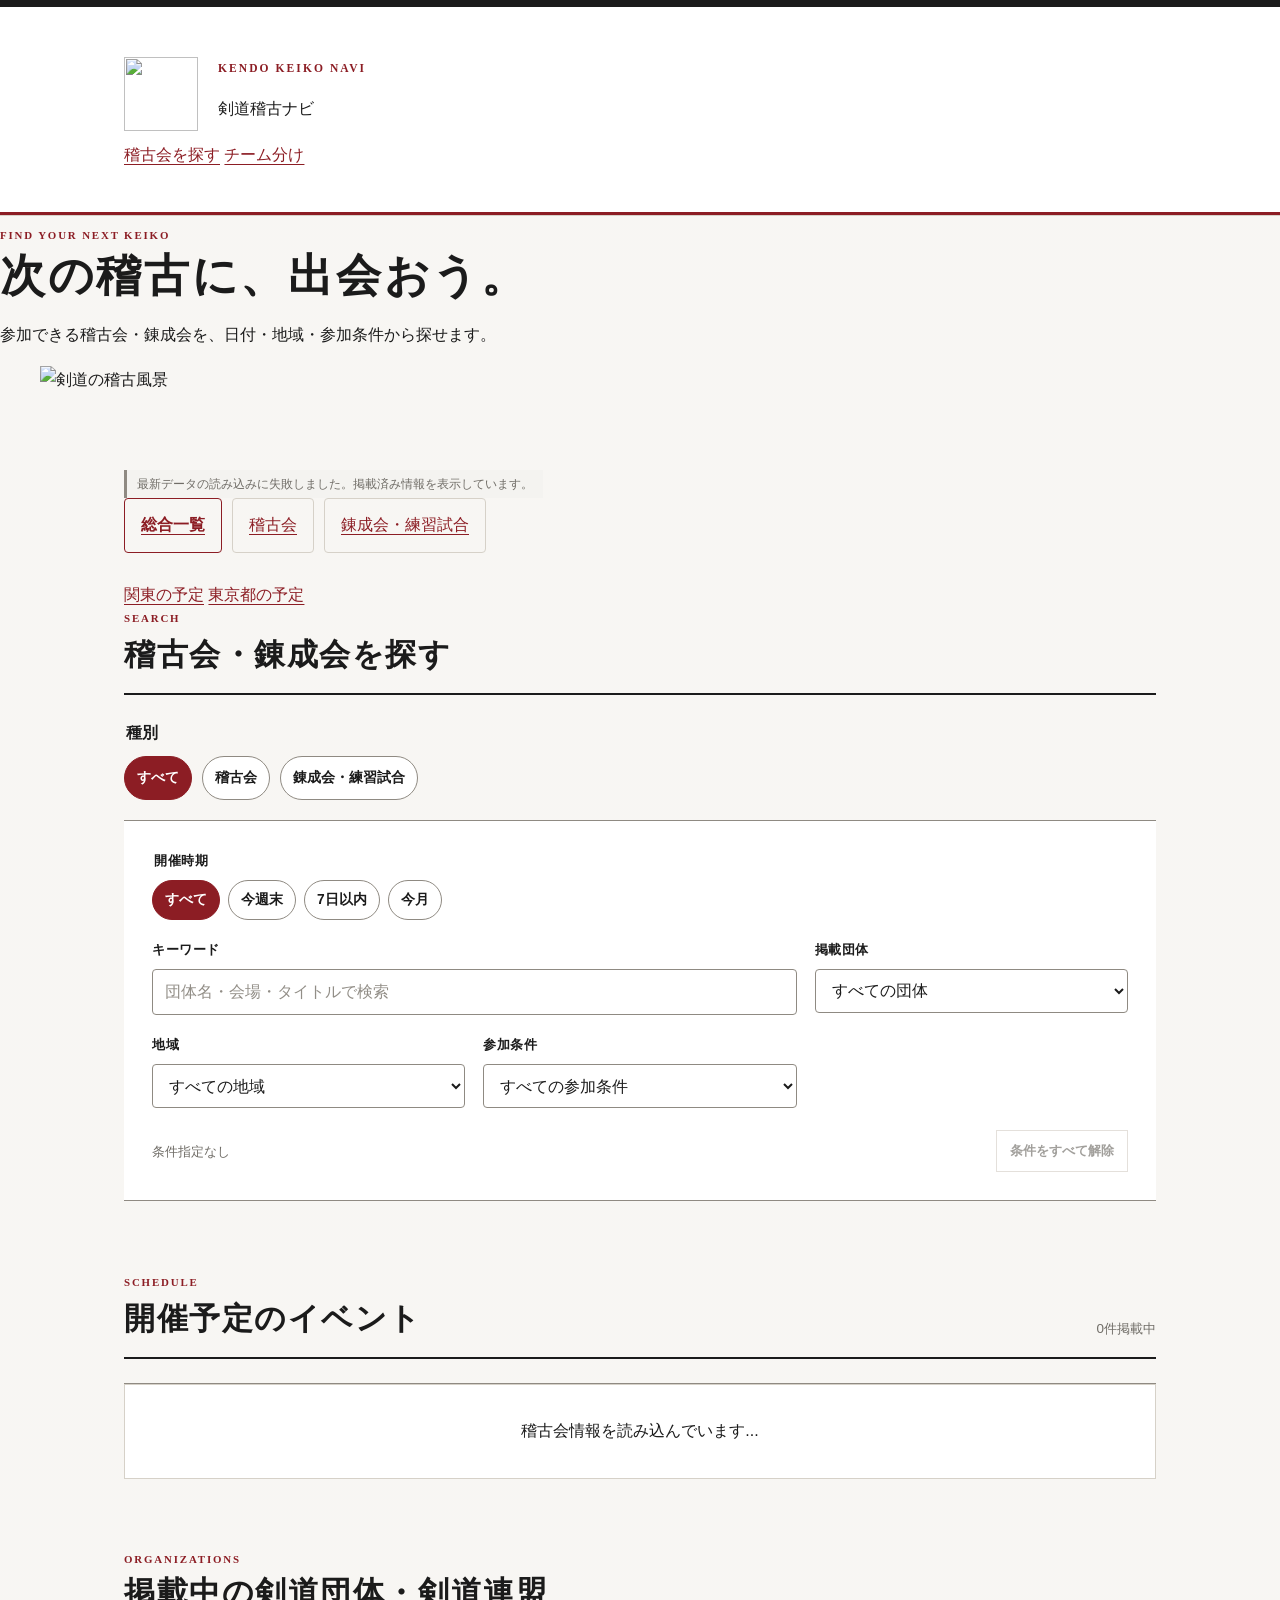
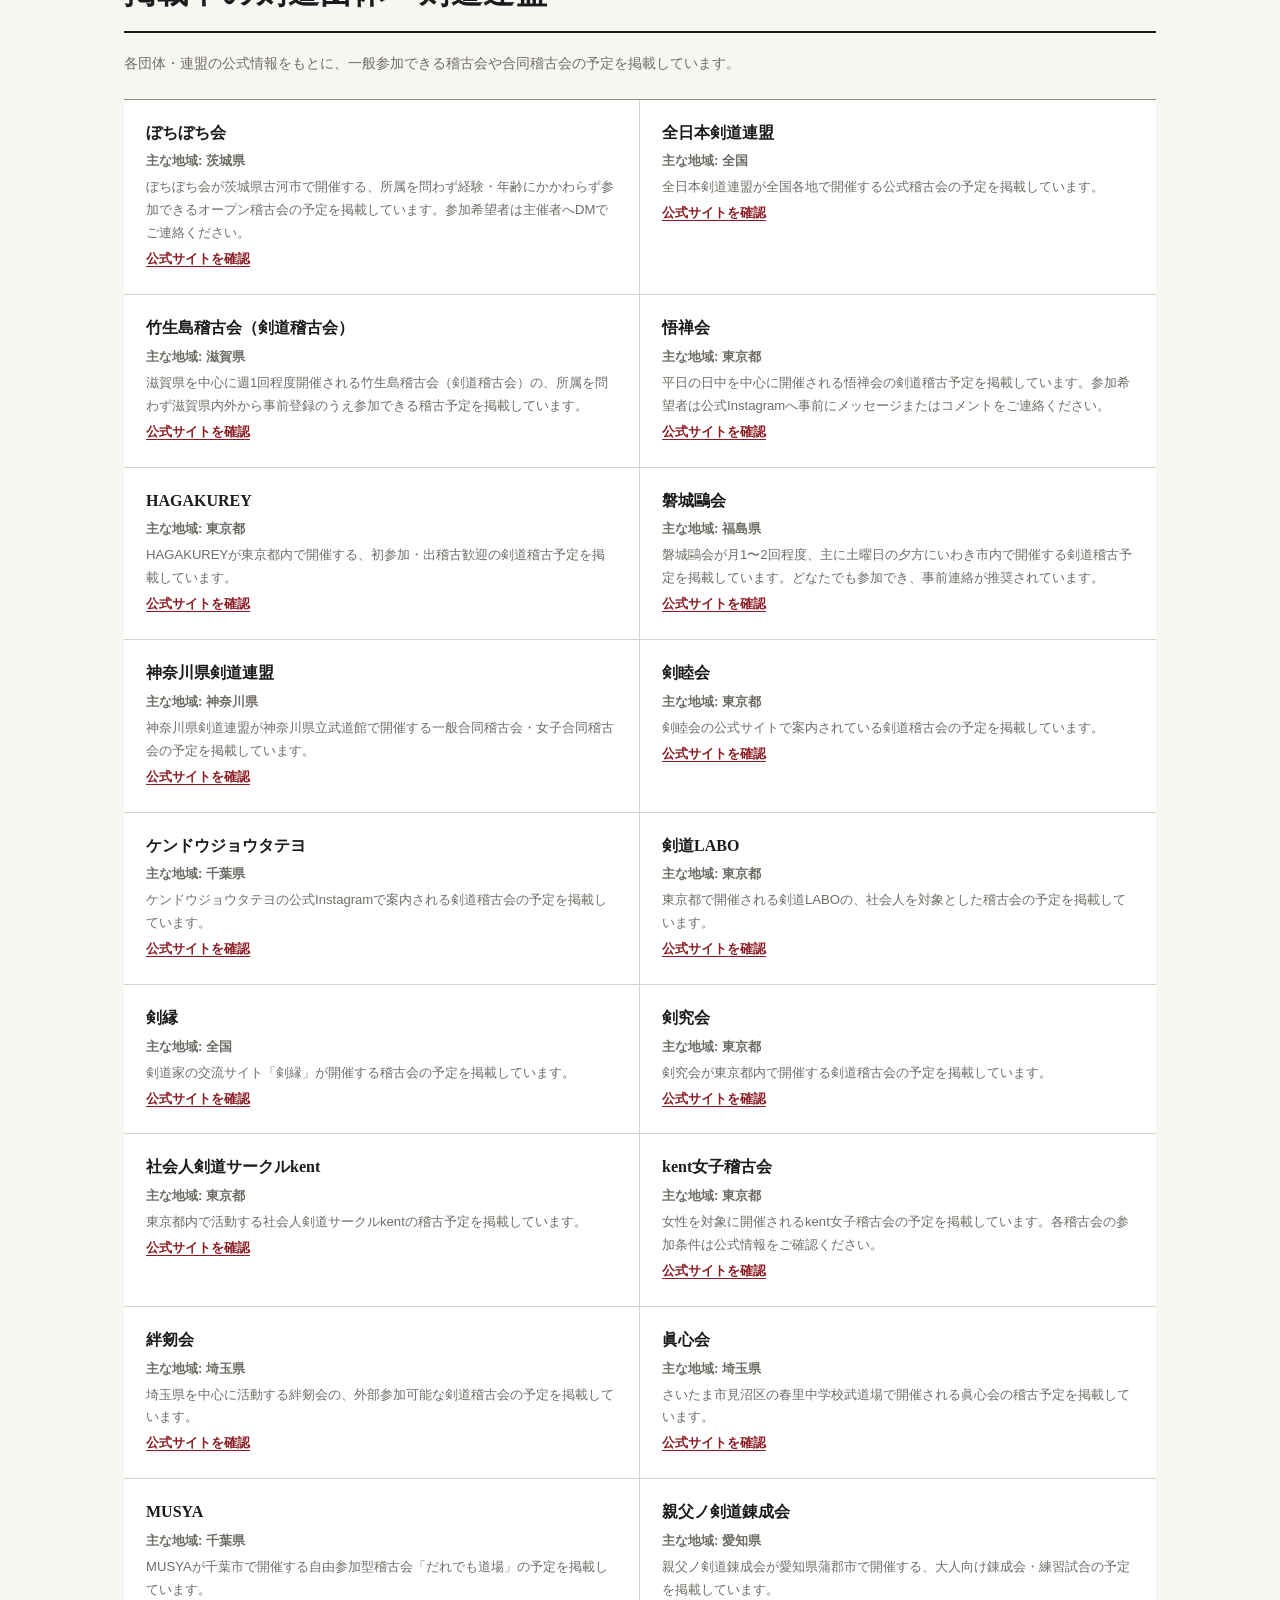
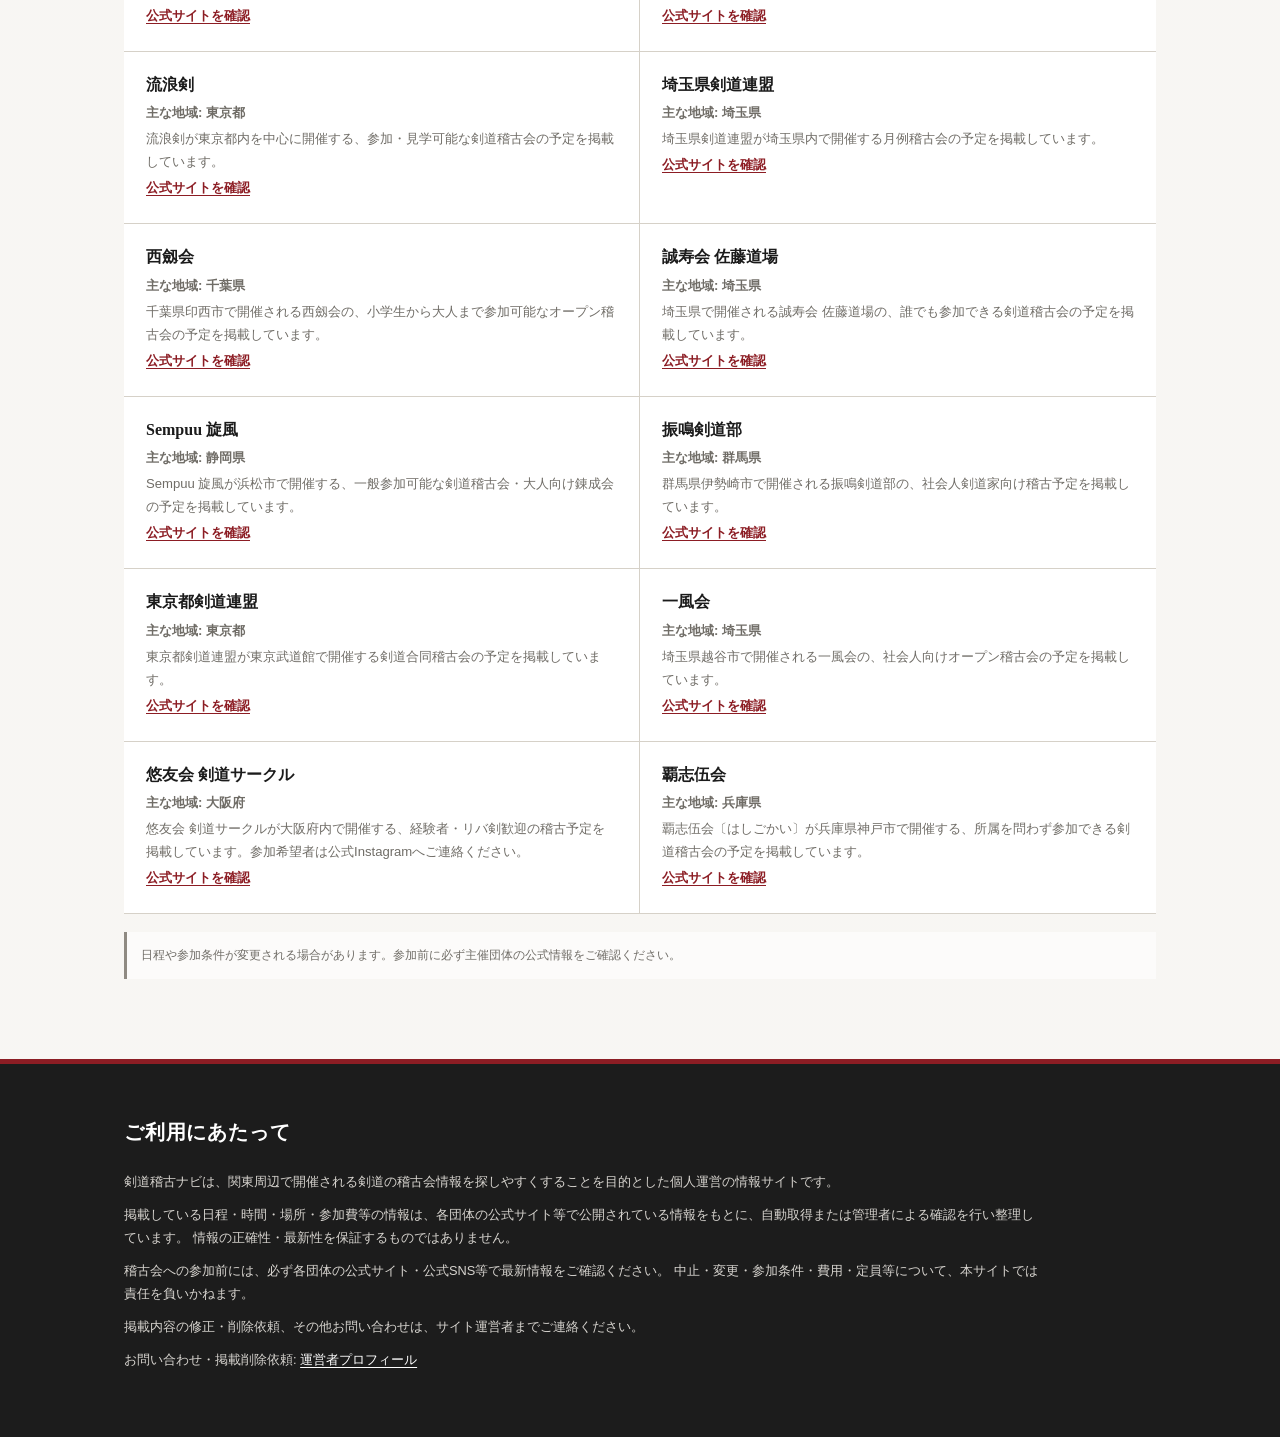
==== commit 2b70d0ba: "Merge pull request #211 from OzakiRoy/feature/issue-208-add-hashigokai feat: 覇志伍会の新年合同稽古会を掲載" ====
--- a/public/index.html
+++ b/public/index.html
@@ -1247,10 +1247,10 @@
           <p class="organization-link"><a href="https://www.instagram.com/yuyukai_kendo/" target="_blank" rel="noopener noreferrer">公式サイトを確認</a></p>
         </li>
         <li class="organization-item">
-          <h3>クリーンロード</h3>
-          <p class="organization-area">主な地域: 山形県</p>
-          <p>クリーンロードが山形県庄内町で開催する、経験・年齢を問わず参加できる剣道稽古会の予定を掲載しています。</p>
-          <p class="organization-link"><a href="https://www.instagram.com/cleanroad_3556/" target="_blank" rel="noopener noreferrer">公式サイトを確認</a></p>
+          <h3>覇志伍会</h3>
+          <p class="organization-area">主な地域: 兵庫県</p>
+          <p>覇志伍会〔はしごかい〕が兵庫県神戸市で開催する、所属を問わず参加できる剣道稽古会の予定を掲載しています。</p>
+          <p class="organization-link"><a href="https://www.instagram.com/hashigokai_kendo/" target="_blank" rel="noopener noreferrer">公式サイトを確認</a></p>
         </li>
       </ul>
       <p class="organization-source-note">
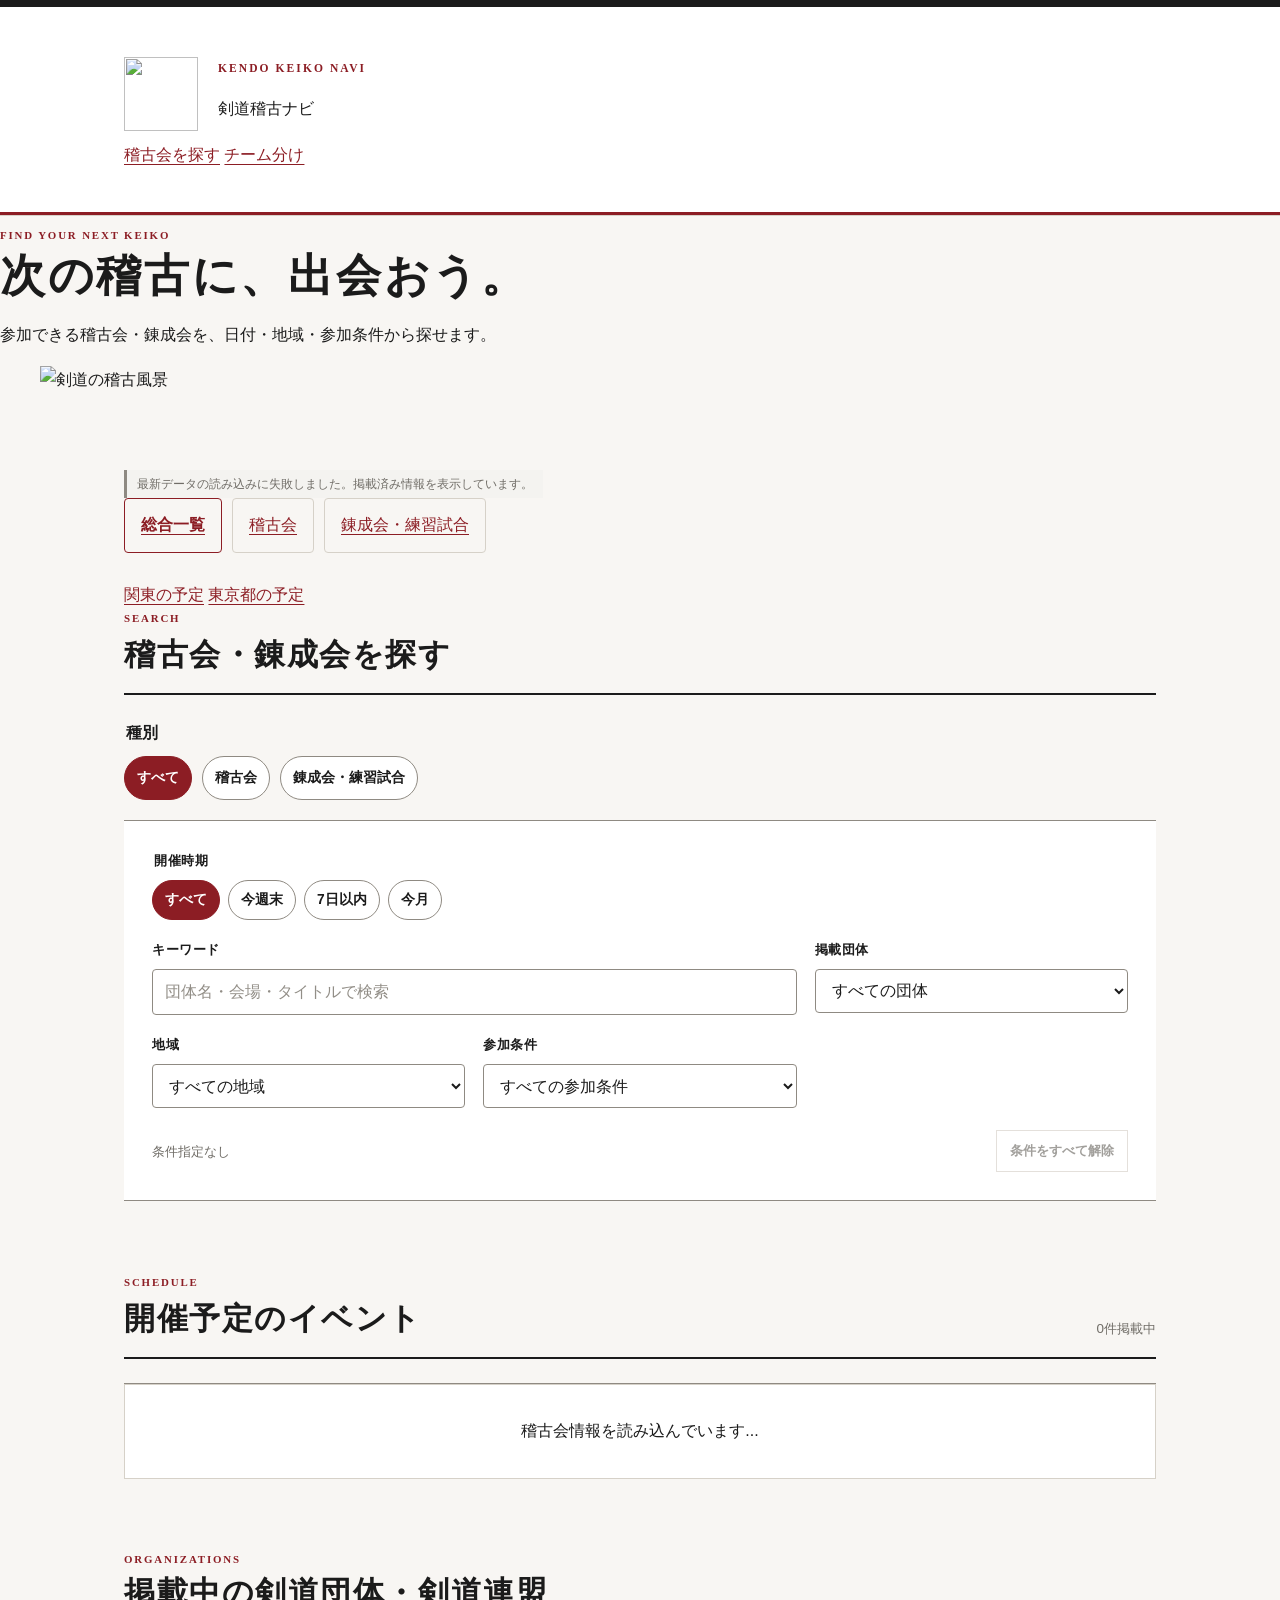
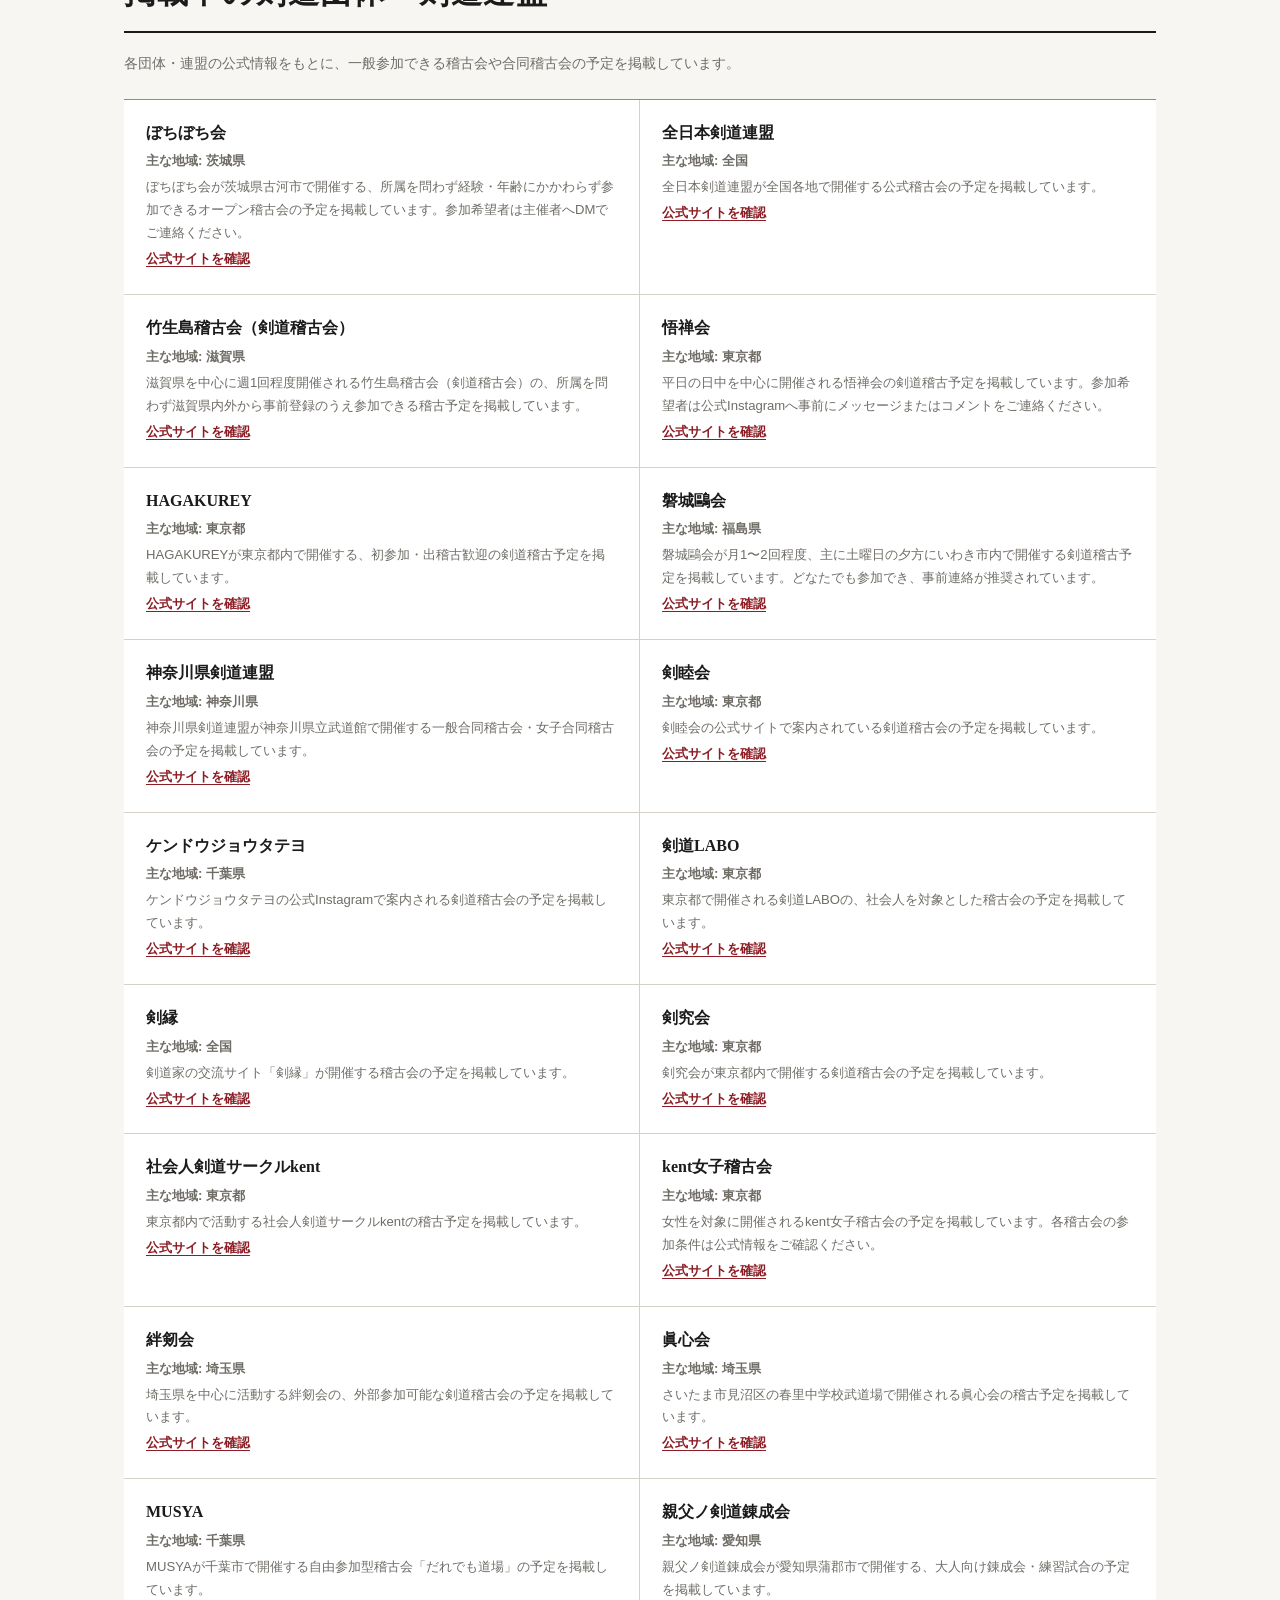
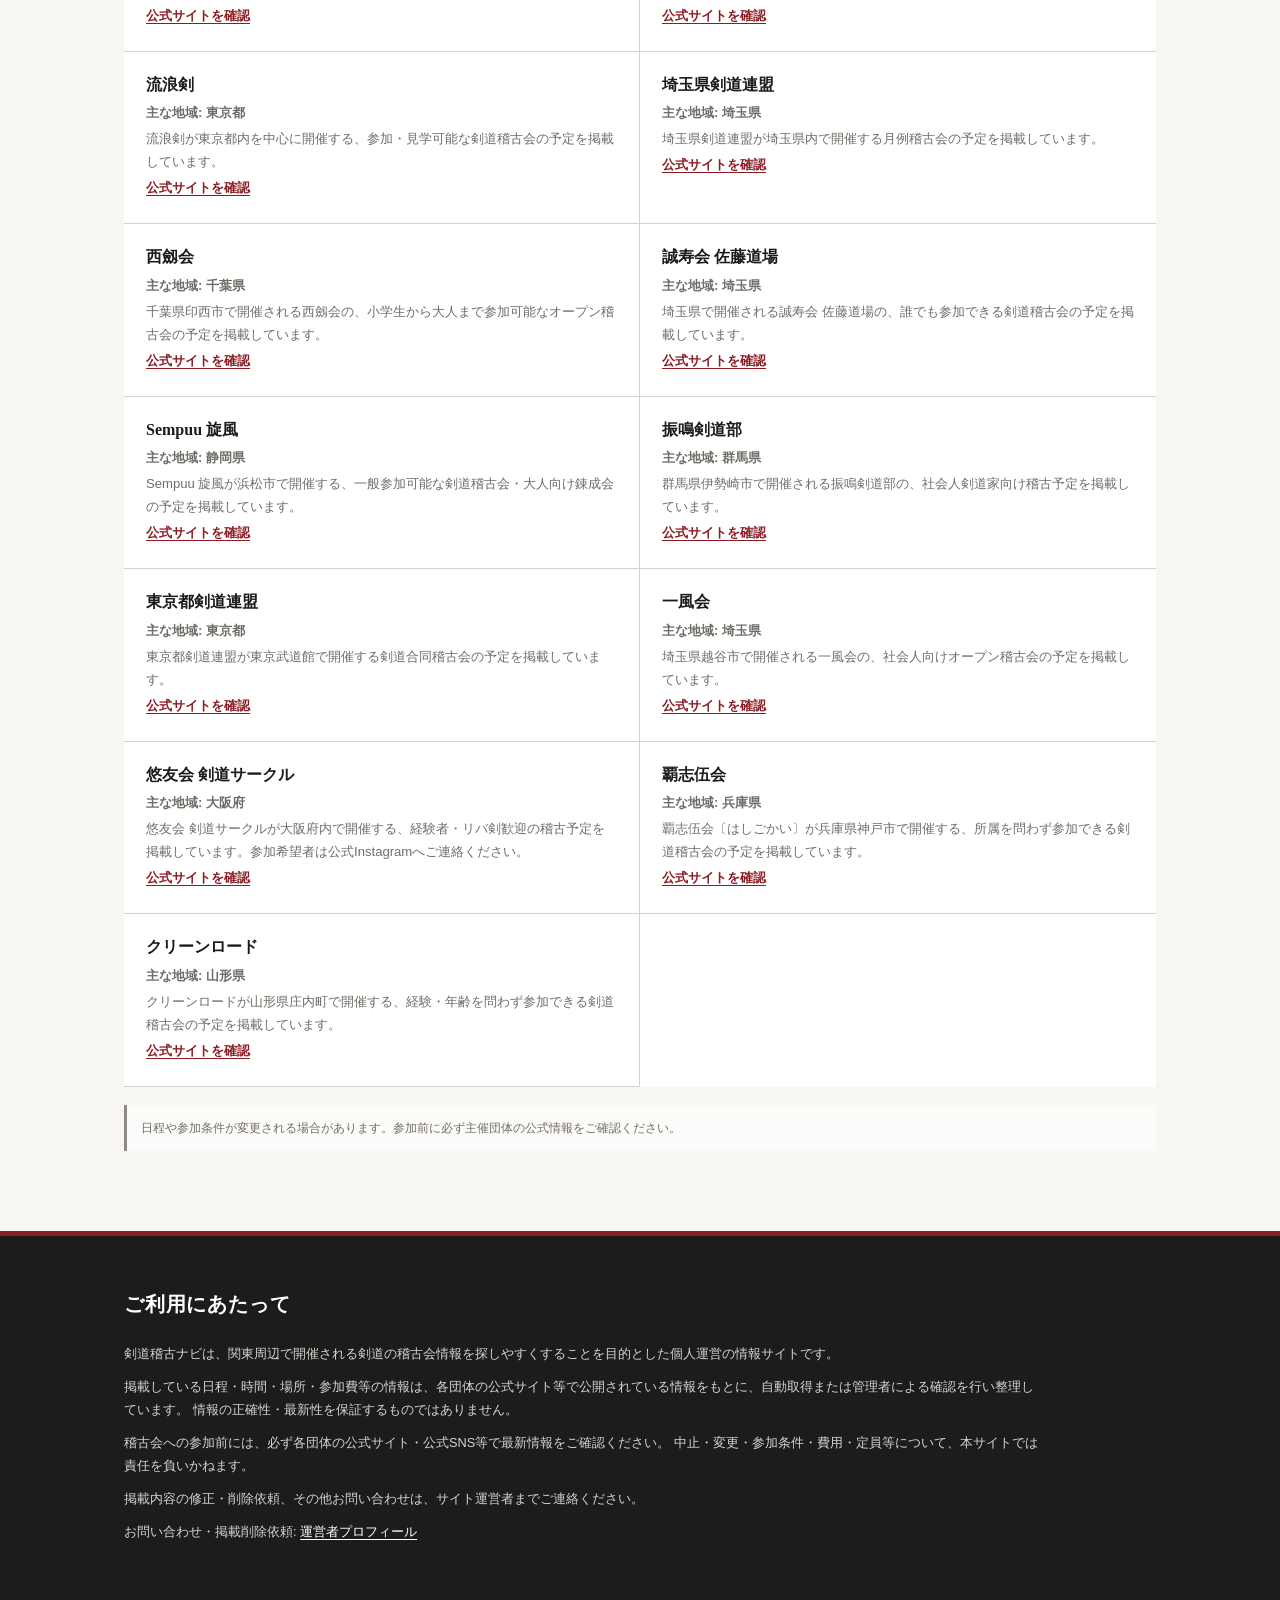
==== commit af1dcce2: "Merge remote-tracking branch 'origin/main' into feature/issue-209-add-cleanroad # Conflicts: #	data/" ====
--- a/public/index.html
+++ b/public/index.html
@@ -1252,6 +1252,12 @@
           <p>覇志伍会〔はしごかい〕が兵庫県神戸市で開催する、所属を問わず参加できる剣道稽古会の予定を掲載しています。</p>
           <p class="organization-link"><a href="https://www.instagram.com/hashigokai_kendo/" target="_blank" rel="noopener noreferrer">公式サイトを確認</a></p>
         </li>
+        <li class="organization-item">
+          <h3>クリーンロード</h3>
+          <p class="organization-area">主な地域: 山形県</p>
+          <p>クリーンロードが山形県庄内町で開催する、経験・年齢を問わず参加できる剣道稽古会の予定を掲載しています。</p>
+          <p class="organization-link"><a href="https://www.instagram.com/cleanroad_3556/" target="_blank" rel="noopener noreferrer">公式サイトを確認</a></p>
+        </li>
       </ul>
       <p class="organization-source-note">
         日程や参加条件が変更される場合があります。参加前に必ず主催団体の公式情報をご確認ください。
